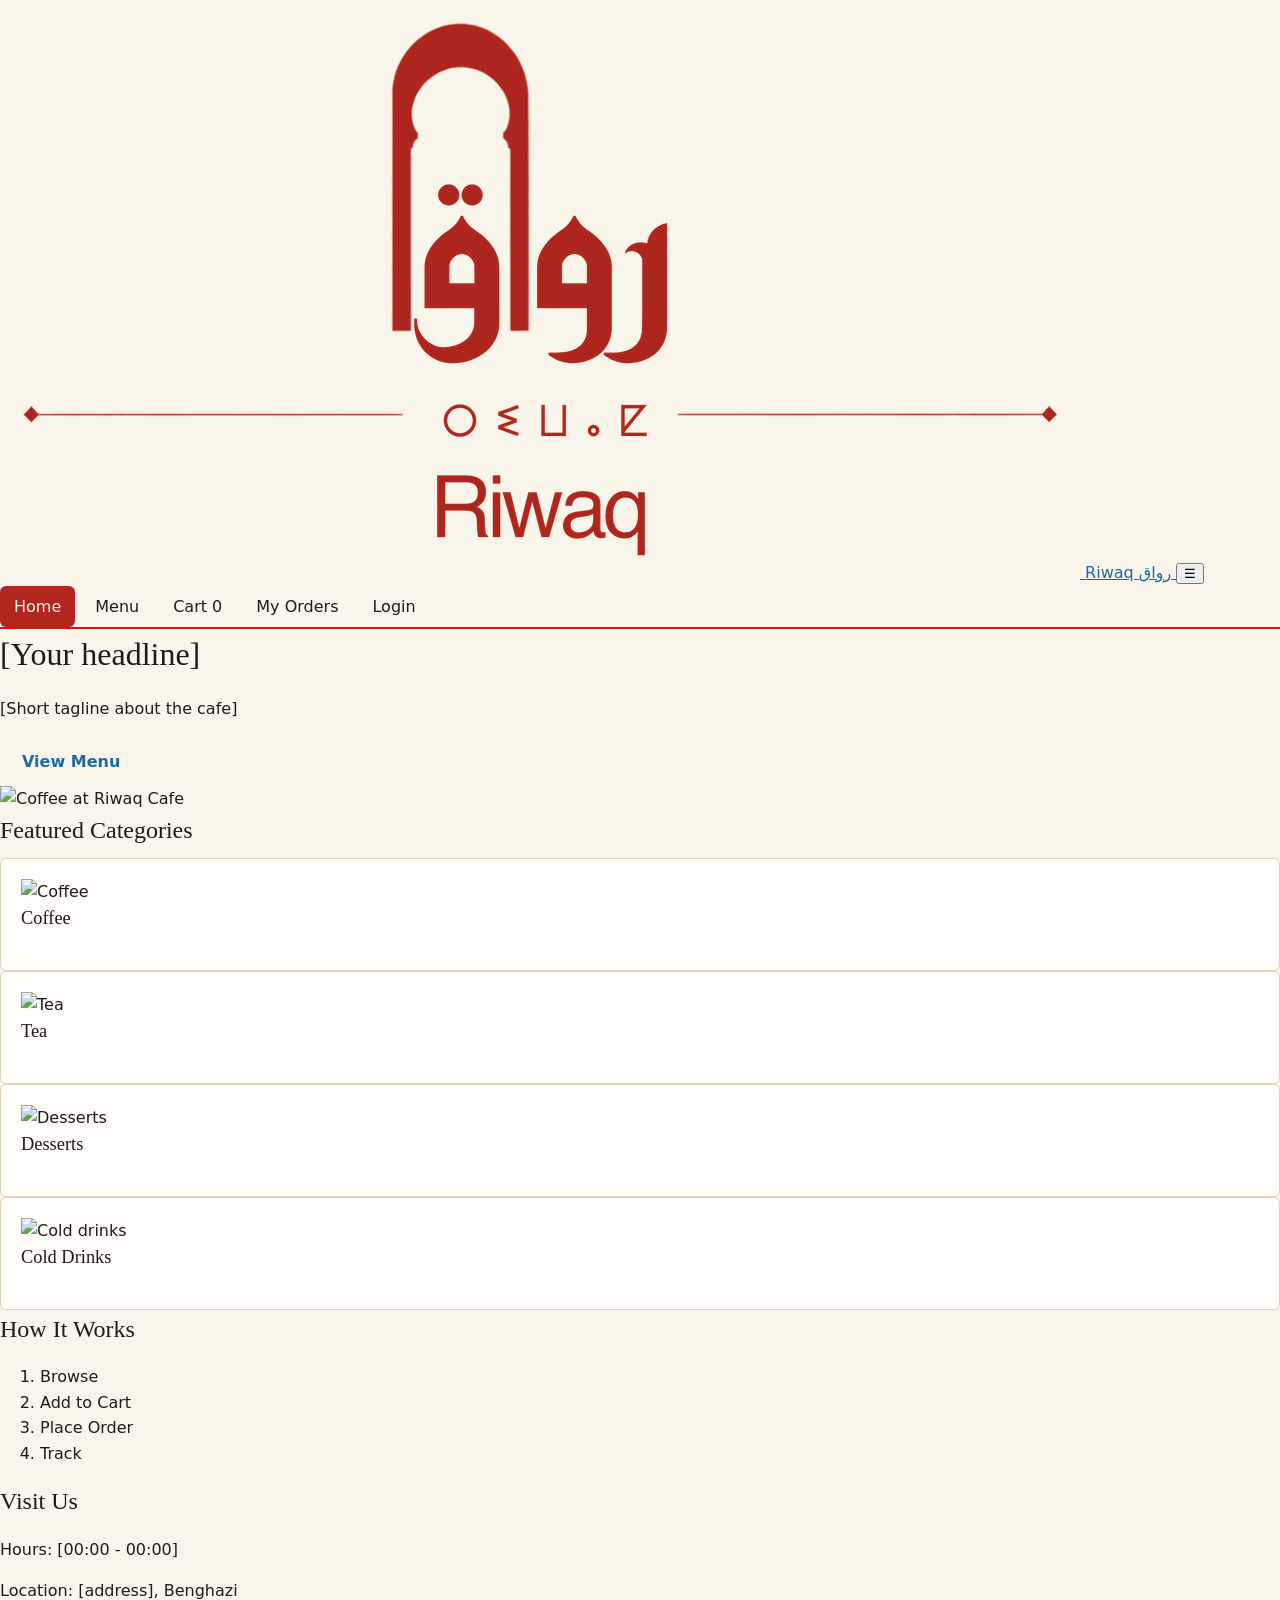
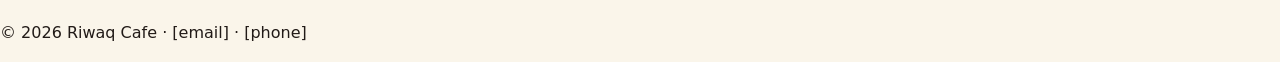
==== index.html @ caa5aafc "animation removed" ====
<!DOCTYPE html>
<html lang="en">
<head>
  <meta charset="UTF-8">
  <meta name="viewport" content="width=device-width, initial-scale=1.0">
  <title>Riwaq Cafe | Home</title>
  <link rel="stylesheet" href="css/style.css">
</head>
<body>

  <header class="navbar">
    <a href="index.html" class="navbar__brand">
      <img src="img/riwaq-logo.png" alt="Riwaq logo" class="navbar__logo">
      <span>Riwaq <span lang="ar">رواق</span></span>
    </a>
    <button class="navbar__toggle" id="navToggle" aria-label="Open menu">&#9776;</button>
    <nav id="navLinks">
      <a href="index.html" class="active">Home</a>
      <a href="customer/menu.html">Menu</a>
      <a href="customer/cart.html">Cart <span id="cartCount">0</span></a>
      <a href="customer/my-orders.html">My Orders</a>
      <a href="login.html" id="authLink">Login</a>
    </nav>
  </header>

  <main>
    <section class="hero">
      <div class="hero__content">
        <h1>[Your headline]</h1>
        <p>[Short tagline about the cafe]</p>
        <a href="customer/menu.html" class="btn">View Menu</a>
      </div>
      <img src="img/hero.jpg" alt="Coffee at Riwaq Cafe" class="hero__image">
    </section>

    <div class="pattern-band"></div>

    <section class="section">
      <h2>Featured Categories</h2>
      <div class="card-grid">
        <article class="card"><img src="img/coffee.jpg" alt="Coffee"><h3>Coffee</h3></article>
        <article class="card"><img src="img/tea.jpg" alt="Tea"><h3>Tea</h3></article>
        <article class="card"><img src="img/desserts.jpg" alt="Desserts"><h3>Desserts</h3></article>
        <article class="card"><img src="img/cold.jpg" alt="Cold drinks"><h3>Cold Drinks</h3></article>
      </div>
    </section>

    <section class="section section--alt">
      <h2>How It Works</h2>
      <ol class="steps">
        <li>Browse</li>
        <li>Add to Cart</li>
        <li>Place Order</li>
        <li>Track</li>
      </ol>
    </section>

    <section class="section">
      <h2>Visit Us</h2>
      <p>Hours: [00:00 - 00:00]</p>
      <p>Location: [address], Benghazi</p>
    </section>
  </main>

  <footer class="footer">
    <div class="pattern-band"></div>
    <p>&copy; 2026 Riwaq Cafe &middot; [email] &middot; [phone]</p>
  </footer>

  <script src="js/shared/storage.js"></script>
  <script src="js/shared/navbar.js"></script>

</body>
</html>
---- css/style.css ----
/* ============================================================
   Riwaq Cafe — shared design system (style.css)
   Visual identity: Libyan heritage — Amazigh, Arab, Mediterranean
   Used by every page. Page-specific styles stay in each page.

   PART A  Team base: tokens, navbar, buttons, cards, badges, footer
   PART B  Module M1 (Yasmina): auth pages, admin layout, dashboard,
           tables, forms, modal, Arabic / RTL support
   Rule: Part B only ADDS classes. It never redefines Part A, so
   the team's pages look exactly the same as before.
   ============================================================ */

:root {
  /* Brand colours */
  --red:     #B3261E;   /* Ghadames red  - primary            */
  --green:   #1F5C43;   /* Oasis green   - secondary          */
  --blue:    #1C6BA6;   /* Sea blue      - links, info        */
  --saffron: #E3A21A;   /* Saffron       - accent, highlights */
  --lime:    #FAF5EA;   /* Lime wash     - page background    */
  --sand:    #E4CDA7;   /* Sandstone     - borders, stripes   */
  --clay:    #A65A34;   /* Clay          - small details      */
  --ink:     #211A17;   /* Kilim black   - text               */

  --muted:   #6A5A50;   /* secondary text  */
  --line:    #E0D2B8;   /* light borders   */
  --card:    #FFFDF7;   /* card background */

  /* Type */
  --font-head: "Marcellus", Georgia, serif;
  --font-body: "Tajawal", system-ui, sans-serif;

  /* Shape */
  --radius-arch: 999px 999px 0 0;  /* arched top for images/cards */
  --radius-ui: 6px;

  /* ---- added for module M1 ---- */
  --red-dark: #8E1D17;             /* hover on red surfaces */
  --white:    #FFFFFF;
  --shadow:   0 1px 2px rgba(33, 26, 23, .06), 0 6px 18px rgba(33, 26, 23, .06);

  /* Arabic fonts (used when the page is switched to Arabic) */
  --font-ar-head:  "Kufam", "Noto Kufi Arabic", sans-serif;
  --font-ar-body:  "Noto Kufi Arabic", "Tajawal", sans-serif;
  --font-tifinagh: "Noto Sans Tifinagh", sans-serif;

  /* Patterns: Ghadames roofline + kilim diamond (Visual Identity, page 7) */
  --roofline: url("data:image/svg+xml,%3Csvg xmlns='http://www.w3.org/2000/svg' width='24' height='14'%3E%3Cpath d='M0 14 L12 2 L24 14Z' fill='%23B3261E'/%3E%3C/svg%3E");
  --kilim: url("data:image/svg+xml,%3Csvg xmlns='http://www.w3.org/2000/svg' width='40' height='24'%3E%3Cpath d='M20 1 L31 12 L20 23 L9 12Z' fill='%23B3261E'/%3E%3Cpath d='M20 6 L26 12 L20 18 L14 12Z' fill='%23E3A21A'/%3E%3Cpath d='M20 9 L23 12 L20 15 L17 12Z' fill='%231F5C43'/%3E%3C/svg%3E");
  --kilim-light: url("data:image/svg+xml,%3Csvg xmlns='http://www.w3.org/2000/svg' width='40' height='24'%3E%3Cpath d='M20 1 L31 12 L20 23 L9 12Z' fill='%23FAF5EA'/%3E%3Cpath d='M20 6 L26 12 L20 18 L14 12Z' fill='%23E3A21A'/%3E%3Cpath d='M20 9 L23 12 L20 15 L17 12Z' fill='%231F5C43'/%3E%3C/svg%3E");
}

* { box-sizing: border-box; }

body {
  margin: 0;
  background: var(--lime);
  color: var(--ink);
  font-family: var(--font-body);
  font-size: 16px;
  line-height: 1.6;
}

h1, h2, h3 { font-family: var(--font-head); font-weight: 400; margin: 0 0 8px; }
h1 { font-size: 2rem; }
h2 { font-size: 1.5rem; }
a  { color: var(--blue); }

.container { max-width: 1080px; margin: 0 auto; padding: 0 16px; }

/* ---------- Kilim band (identity divider) ---------- */
.kilim-band {
  height: 14px;
  background: var(--red);
  background-image: url("data:image/svg+xml,%3Csvg xmlns='http://www.w3.org/2000/svg' width='28' height='14'%3E%3Cpath d='M14 1l13 13H1z' fill='%23FAF5EA'/%3E%3Cpath d='M14 6l7 8H7z' fill='%23B3261E'/%3E%3C/svg%3E");
  background-size: 28px 14px;
}

/* ---------- Navbar ---------- */
.navbar {
  background: var(--lime);
  border-bottom: 2px solid var(--red);
}
.navbar .container {
  display: flex;
  align-items: center;
  justify-content: space-between;
  gap: 16px;
  flex-wrap: wrap;
  padding-top: 10px;
  padding-bottom: 10px;
}
.navbar .brand img { height: 56px; display: block; }
.navbar nav { display: flex; gap: 6px; flex-wrap: wrap; align-items: center; }
.navbar nav a {
  color: var(--ink);
  text-decoration: none;
  font-weight: 500;
  padding: 8px 14px;
  border-radius: var(--radius-ui);
}
.navbar nav a:hover { background: var(--sand); }
.navbar nav a.active {
  background: var(--red);
  color: var(--lime);
}

/* ---------- Buttons ---------- */
.btn {
  display: inline-block;
  font-family: var(--font-body);
  font-size: 1rem;
  font-weight: 700;
  padding: 9px 20px;
  border-radius: var(--radius-ui);
  border: 2px solid transparent;
  cursor: pointer;
  text-decoration: none;
}
.btn-primary   { background: var(--saffron); color: var(--ink);  }
.btn-secondary { background: var(--green);   color: var(--lime); }
.btn-outline   { background: transparent;    color: var(--ink); border-color: var(--ink); }
.btn-danger    { background: transparent;    color: var(--red); border-color: var(--red); }
.btn:hover { filter: brightness(0.95); }
.btn:focus-visible { outline: 3px solid var(--blue); outline-offset: 2px; }
.btn:disabled { opacity: 0.5; cursor: not-allowed; }

/* ---------- Cards ---------- */
.card {
  background: var(--card);
  border: 1px solid var(--line);
  border-radius: var(--radius-ui);
  padding: 20px;
}

/* ---------- Status badges (order lifecycle) ---------- */
.badge {
  display: inline-block;
  padding: 3px 12px;
  border-radius: 999px;
  font-size: 0.85rem;
  font-weight: 700;
}
.badge-pending   { background: var(--sand);    color: var(--ink);  }
.badge-preparing { background: var(--saffron); color: var(--ink);  }
.badge-ready     { background: var(--blue);    color: var(--lime); }
.badge-completed { background: var(--green);   color: var(--lime); }
.badge-cancelled { background: var(--red);     color: var(--lime); }

/* ---------- Footer ---------- */
footer.site-footer {
  margin-top: 48px;
  background: var(--green);
  color: var(--lime);
}
footer.site-footer .container {
  padding-top: 20px;
  padding-bottom: 20px;
  display: flex;
  justify-content: space-between;
  gap: 12px;
  flex-wrap: wrap;
  font-size: 0.95rem;
}
footer.site-footer a { color: var(--saffron); }

/* ---------- Helpers ---------- */
.muted { color: var(--muted); }
.text-center { text-align: center; }

/* ============================================================
   PART B — Module M1 (Yasmina): login, register, users,
   dashboard, reports + Arabic / RTL
   ============================================================ */
.ar  { font-family: var(--font-ar-head); }
.tif { font-family: var(--font-tifinagh); }

/* ---------- B1. Decorative strips ---------- */
.roofline-strip { height: 14px; background: var(--roofline) repeat-x bottom; }
.kilim-strip    { height: 24px; background: var(--kilim) repeat-x center; }

/* ---------- B2. Extra button variants (base .btn is in Part A) ---------- */
.btn-ghost { background: transparent; color: var(--muted); border-color: var(--line); }
.btn-ghost:hover { border-color: var(--muted); }
.btn-sm    { padding: 5px 12px; font-size: .88rem; }
.btn-block { width: 100%; }

/* ---------- B3. Forms ---------- */
.field { margin-bottom: 1rem; }
.field label { display: block; font-weight: 600; font-size: .9rem; margin-bottom: .3rem; }
.field input, .field select {
  width: 100%; padding: .7rem .85rem; font: 1rem var(--font-body); color: var(--ink);
  background: var(--white); border: 1.5px solid var(--line); border-radius: 8px;
}
.field input:focus, .field select:focus { outline: none; border-color: var(--red); box-shadow: 0 0 0 3px rgba(179, 38, 30, .12); }
.field.invalid input, .field.invalid select { border-color: var(--red); }
.field .hint  { font-size: .8rem; color: var(--muted); margin-top: .25rem; }
.field .error { font-size: .8rem; color: var(--red); margin-top: .25rem; min-height: 1em; }
.form-row { display: grid; grid-template-columns: 1fr 1fr; gap: 0 1rem; }

.alert {
  padding: .7rem .9rem; border-radius: 8px; margin-bottom: 1rem; font-size: .92rem;
  background: #FBE9E7; color: var(--red-dark); border: 1px solid #F1C4BF;
}
.alert.success { background: #E5F0EA; color: var(--green); border-color: #BCD8C9; }
.alert[hidden] { display: none; }

/* ---------- B4. Auth pages (login / register) ---------- */
.auth-page { min-height: 100vh; display: grid; grid-template-columns: 1.05fr 1fr; }

.auth-brand {
  position: relative; overflow: hidden;
  background: var(--red); color: var(--lime);
  display: flex; flex-direction: column; justify-content: center; align-items: center;
  text-align: center; padding: 3rem 3.5rem 9rem;
}
.auth-brand::before { /* Ghadames roofline along the top */
  content: ""; position: absolute; inset: 0 0 auto 0; height: 18px;
  background: url("data:image/svg+xml,%3Csvg xmlns='http://www.w3.org/2000/svg' width='24' height='18'%3E%3Cpath d='M0 18 L12 4 L24 18Z' fill='%23FAF5EA'/%3E%3C/svg%3E") repeat-x bottom;
  transform: rotate(180deg);
}
.auth-brand .arches { /* the riwaq arcade along the bottom */
  position: absolute; left: 0; bottom: 0; width: 100%; height: 150px; opacity: .12;
}
.auth-brand .logo { width: 230px; margin-bottom: 2rem; }
.auth-brand h1 { font-size: 2.3rem; color: var(--white); }
.auth-brand h1 span { color: var(--saffron); }
.auth-brand p { max-width: 30rem; opacity: .9; }

.auth-panel { display: flex; flex-direction: column; justify-content: center; padding: 3rem; }
.auth-card { width: 100%; max-width: 420px; margin: 0 auto; }
.auth-card h2 { font-size: 2rem; margin-bottom: .25rem; }
.auth-card .sub { color: var(--muted); margin: 0 0 1.75rem; }
.auth-card .switch { text-align: center; margin-top: 1.25rem; font-size: .92rem; }
.auth-top { display: flex; justify-content: space-between; align-items: center; margin-bottom: 1.5rem; }
.auth-card .back { font-size: .88rem; color: var(--muted); text-decoration: none; }
.lang-btn {
  font: 600 .88rem var(--font-body); color: var(--red); background: var(--white);
  border: 1.5px solid var(--sand); border-radius: 999px; padding: .35rem .95rem; cursor: pointer;
}
.lang-btn:hover { border-color: var(--red); }
.opt { font-weight: 400; color: var(--muted); }

.demo-accounts {
  margin-top: 1.75rem; padding: 1rem; border-radius: var(--radius-ui);
  background: var(--white); border: 1px dashed var(--sand); font-size: .85rem;
}
.demo-accounts strong { display: block; margin-bottom: .4rem; }
.demo-accounts button {
  font: inherit; background: none; border: 0; padding: .15rem 0; cursor: pointer; text-align: start;
  color: var(--blue); text-decoration: underline; display: block;
}

/* ---------- B5. Admin layout (sidebar + main area) ---------- */
.admin-layout { display: grid; grid-template-columns: 240px 1fr; min-height: 100vh; }

.sidebar {
  background: var(--red); color: var(--lime); padding: 1.1rem 1rem 0;
  position: sticky; top: 0; height: 100vh; display: flex; flex-direction: column;
  overflow-y: auto;            /* on short screens the sidebar scrolls by itself */
}
.sidebar .brand { display: block; text-align: center; padding: 0 .5rem .6rem; }
.sidebar .brand img { width: 108px; }
.sidebar .kilim-strip { margin: 0 -.25rem .4rem; background-image: var(--kilim-light); }
.sidebar nav a {
  display: flex; align-items: center; gap: .65rem;
  padding: .5rem .75rem; border-radius: 8px; margin-bottom: .1rem;
  color: var(--lime); text-decoration: none; font-weight: 500;
}
.sidebar nav a:hover { background: var(--red-dark); color: var(--white); }
.sidebar nav a.active { background: var(--lime); color: var(--red); font-weight: 700; }
.sidebar nav .section { font-size: .72rem; text-transform: uppercase; letter-spacing: .12em; color: var(--sand); opacity: .85; margin: .75rem .75rem .3rem; }
/* User box + Log out: pinned to the bottom so it is ALWAYS visible */
.sidebar .me {
  margin-top: auto; padding: .7rem .75rem .9rem; font-size: .85rem;
  position: sticky; bottom: 0; background: var(--red);
  border-top: 1px solid rgba(250, 245, 234, .25);
}
.sidebar .me .who { color: var(--white); font-weight: 600; }
.sidebar .me .role { color: var(--sand); text-transform: capitalize; }
.sidebar .me-actions { display: flex; gap: .4rem; margin-top: .6rem; }
.sidebar .me .btn { flex: 1 1 auto; padding: .35rem .6rem; white-space: nowrap; color: var(--lime); border-color: rgba(250, 245, 234, .45); }
.sidebar .me .btn:hover { background: var(--lime); color: var(--red); border-color: var(--lime); }

.main { padding: 0 2.25rem 3rem; min-width: 0; }
.main > .page-head {               /* scoped: other pages use .page-head too */
  display: flex; align-items: flex-end; justify-content: space-between; gap: 1rem; flex-wrap: wrap;
  padding: 2rem 0 1.25rem; margin-bottom: 1.5rem;
  background: var(--roofline) repeat-x bottom / 18px 10px;
}
.main > .page-head h1 { font-size: 2rem; margin: 0; }
.main > .page-head .sub { color: var(--muted); margin: .2rem 0 0; }
.main > .page-head .actions { display: flex; gap: .5rem; flex-wrap: wrap; padding-bottom: 1rem; }

.card h3 { font-size: 1.15rem; margin-bottom: 1rem; }
.card .card-head { display: flex; justify-content: space-between; align-items: baseline; margin-bottom: 1rem; }
.card .card-head h3 { margin: 0; }
.card .card-head small { color: var(--muted); }

/* ---------- B6. Dashboard pieces ---------- */
/* KPI tiles */
.kpis { display: grid; grid-template-columns: repeat(4, 1fr); gap: 1rem; margin-bottom: 1.25rem; }
.kpi { position: relative; overflow: hidden; }
.kpi::after { /* small kilim diamond accent */
  content: ""; position: absolute; top: 12px; inset-inline-end: 12px; width: 20px; height: 12px;
  background: var(--kilim) no-repeat center / 20px 12px; opacity: .8;
}
.kpi .label { font-size: .85rem; color: var(--muted); }
.kpi .value { font-family: var(--font-head); font-size: 2rem; line-height: 1.2; margin-top: .2rem; }
.kpi .note  { font-size: .8rem; color: var(--muted); }
.kpi.accent { border-top: 3px solid var(--red); }
.kpi.warn   { border-top: 3px solid var(--saffron); }
.kpi.ok     { border-top: 3px solid var(--green); }
.kpi.info   { border-top: 3px solid var(--blue); }

.grid-2 { display: grid; grid-template-columns: 1.6fr 1fr; gap: 1.25rem; margin-bottom: 1.25rem; }

/* Chart */
.chart-wrap { position: relative; }
.chart-wrap canvas { width: 100%; height: 260px; display: block; }
.chart-tip {
  position: absolute; pointer-events: none; background: var(--red-dark); color: var(--lime);
  font-size: .8rem; padding: .4rem .6rem; border-radius: 6px; white-space: nowrap;
  transform: translate(-50%, -110%); opacity: 0; transition: opacity .1s;
}
.chart-tip b { color: var(--white); }

/* Best-seller bars */
.bars { list-style: none; margin: 0; padding: 0; }
.bars li { display: grid; grid-template-columns: 1.4rem 1fr auto; gap: .6rem; align-items: center; margin-bottom: .85rem; }
.bars .rank { font-family: var(--font-head); color: var(--clay); }
.bars .name { font-weight: 600; font-size: .92rem; }
.bars .track { display: block; grid-column: 2 / 4; height: 8px; background: #F3EBDD; border-radius: 4px; overflow: hidden; }
.bars .fill  { display: block; height: 100%; background: var(--red); border-radius: 4px; }
.bars .qty { font-size: .85rem; color: var(--muted); }

/* ---------- B7. Data tables + role badges ---------- */
.table-wrap { overflow-x: auto; }
table.data { width: 100%; border-collapse: collapse; font-size: .92rem; }
table.data th {
  text-align: start; font-weight: 600; color: var(--muted); font-size: .8rem;
  text-transform: uppercase; letter-spacing: .06em;
  padding: .65rem .75rem; border-bottom: 2px solid var(--sand);
}
table.data td { padding: .7rem .75rem; border-bottom: 1px solid var(--line); vertical-align: middle; }
table.data tr:hover td { background: #FDFAF3; }
table.data .num { text-align: end; font-variant-numeric: tabular-nums; }
table.data tfoot td { font-weight: 700; border-top: 2px solid var(--sand); border-bottom: 0; }
table.data .row-actions { display: flex; gap: .4rem; justify-content: flex-end; }

/* Role badges, same style as the team's status badges (.badge-pending …) */
.badge-manager  { background: var(--red);   color: var(--lime); }
.badge-cashier  { background: var(--blue);  color: var(--lime); }
.badge-barista  { background: var(--green); color: var(--lime); }
.badge-customer { background: var(--sand);  color: var(--ink);  }

/* ---------- B8. Toolbar, empty state, modal, toast ---------- */
.toolbar { display: flex; gap: .75rem; flex-wrap: wrap; align-items: flex-end; margin-bottom: 1rem; }
.toolbar .field { margin: 0; }
.toolbar .field input, .toolbar .field select { padding: .5rem .7rem; }
.toolbar .grow { flex: 1; min-width: 200px; }

.admin-layout .empty { text-align: center; padding: 2.5rem 1rem; color: var(--muted); }   /* scoped */
.admin-layout .empty .kilim-strip { width: 120px; margin: 0 auto 1rem; }

/* Modal (add / edit user) */
.modal-backdrop {
  position: fixed; inset: 0; background: rgba(33, 26, 23, .45);
  display: none; align-items: center; justify-content: center; padding: 1rem; z-index: 50;
}
.modal-backdrop.open { display: flex; }
.modal { background: var(--lime); border-radius: 14px; width: 100%; max-width: 520px; overflow: hidden; box-shadow: 0 20px 60px rgba(0,0,0,.25); }
.modal .roofline-strip { background-color: var(--white); }
.modal-body { padding: 1.5rem 1.75rem; }
.modal-body h2 { font-size: 1.5rem; margin-bottom: 1.25rem; }
.modal-foot { display: flex; justify-content: flex-end; gap: .5rem; margin-top: .5rem; }

.toast {
  position: fixed; bottom: 1.5rem; inset-inline-end: 1.5rem; background: var(--green); color: var(--white);
  padding: .75rem 1.1rem; border-radius: 8px; box-shadow: var(--shadow); z-index: 60;
  opacity: 0; transform: translateY(10px); transition: all .2s;
}
.toast.show { opacity: 1; transform: none; }

/* =========================================================
   B9. ARABIC (right-to-left) — works on every page that loads i18n.js
   <html dir="rtl"> is set by i18n.js. Flexbox and Grid flip by
   themselves; here we only change fonts and a few details.
   ========================================================= */
/* Swap the text font for Arabic: every rule that uses var(--font-body) follows. */
:root[dir="rtl"] { --font-body: var(--font-ar-body); }
[dir="rtl"] h1, [dir="rtl"] h2, [dir="rtl"] h3 { font-family: var(--font-ar-head); font-weight: 700; }
[dir="rtl"] .kpi .value { font-family: var(--font-ar-body); font-weight: 700; font-size: 1.75rem; }
[dir="rtl"] h1 { line-height: 1.5; }
[dir="rtl"] .auth-brand h1 { font-size: 2.6rem; }
/* Letter-spacing breaks the joining of Arabic letters, so turn it off. */
[dir="rtl"] table.data th,
[dir="rtl"] .sidebar nav .section { letter-spacing: 0; font-size: .85rem; }
/* E-mails, passwords and phone numbers are always typed left-to-right. */
[dir="rtl"] input[type="email"], [dir="rtl"] input[type="password"], [dir="rtl"] input[type="tel"] {
  direction: ltr; text-align: right;
}
[dir="rtl"] input[type="email"]::placeholder, [dir="rtl"] input[type="password"]::placeholder,
[dir="rtl"] input[type="tel"]::placeholder { text-align: right; }

/* ---------- B10. Responsive & print ---------- */
@media (max-width: 1000px) {
  .kpis { grid-template-columns: repeat(2, 1fr); }
  .grid-2 { grid-template-columns: 1fr; }
}
@media (max-width: 820px) {
  .auth-page { grid-template-columns: 1fr; }
  .auth-brand { padding: 2.5rem 1.5rem 2rem; }
  .auth-brand .arches { display: none; }
  .auth-brand .logo { width: 170px; margin-bottom: 1.25rem; }
  .auth-brand h1 { font-size: 1.8rem; }
  [dir="rtl"] .auth-brand h1 { font-size: 2rem; }
  .admin-layout { grid-template-columns: 1fr; }
  .sidebar { position: static; height: auto; }
  .sidebar .brand img { width: 90px; }
  .sidebar nav { display: flex; flex-wrap: wrap; gap: .25rem; }
  .sidebar nav .section { display: none; }
  .main { padding: 0 1rem 2rem; }
  .form-row { grid-template-columns: 1fr; }
}

@media print {
  .sidebar, .main > .page-head .actions, .toolbar { display: none !important; }
  .admin-layout { display: block; }
}


/* ============================================================
   PART C — Shared layout (Shaima, js/shared/layout.js)
   Customer navbar extras + page heading on "site" pages.
   Only ADDS classes; Parts A and B are unchanged.
   ============================================================ */
body[data-layout="site"] { min-height: 100vh; display: flex; flex-direction: column; }
body[data-layout="site"] > main { flex: 1; width: 100%; }   /* keeps the footer at the bottom */

.navbar nav .nav-count {
  display: inline-block; min-width: 1.5em; margin-inline-start: .35em; padding: 0 .4em;
  border-radius: 999px; background: var(--saffron); color: var(--ink);
  font-size: .75rem; font-weight: 700; line-height: 1.5; text-align: center;
}
.navbar nav .nav-count[hidden] { display: none; }
.navbar nav a.active .nav-count { background: var(--lime); color: var(--red); }
.navbar .nav-user { color: var(--muted); font-size: .9rem; padding: 0 4px; }
.navbar nav .btn { margin-inline-start: 4px; }
.navbar nav a.btn-primary { color: var(--ink); padding: 5px 14px; }
.navbar nav a.btn-primary:hover { background: var(--saffron); }

.site-main > .page-head {
  display: flex; justify-content: space-between; align-items: flex-end;
  gap: 16px; flex-wrap: wrap; margin: 32px 0 20px; padding-bottom: 14px;
  background: var(--roofline) repeat-x bottom / 18px 10px;
}
.site-main > .page-head h1 { margin: 0; }
.site-main > .page-head .sub { color: var(--muted); margin: 4px 0 10px; }

/* Placeholder card for pages that are still being built */
.placeholder { text-align: center; color: var(--muted); padding: 48px 20px; border-style: dashed; }
.placeholder .kilim-strip { width: 120px; margin: 0 auto 12px; }

@media print {
  .navbar, .kilim-band, footer.site-footer { display: none !important; }
}
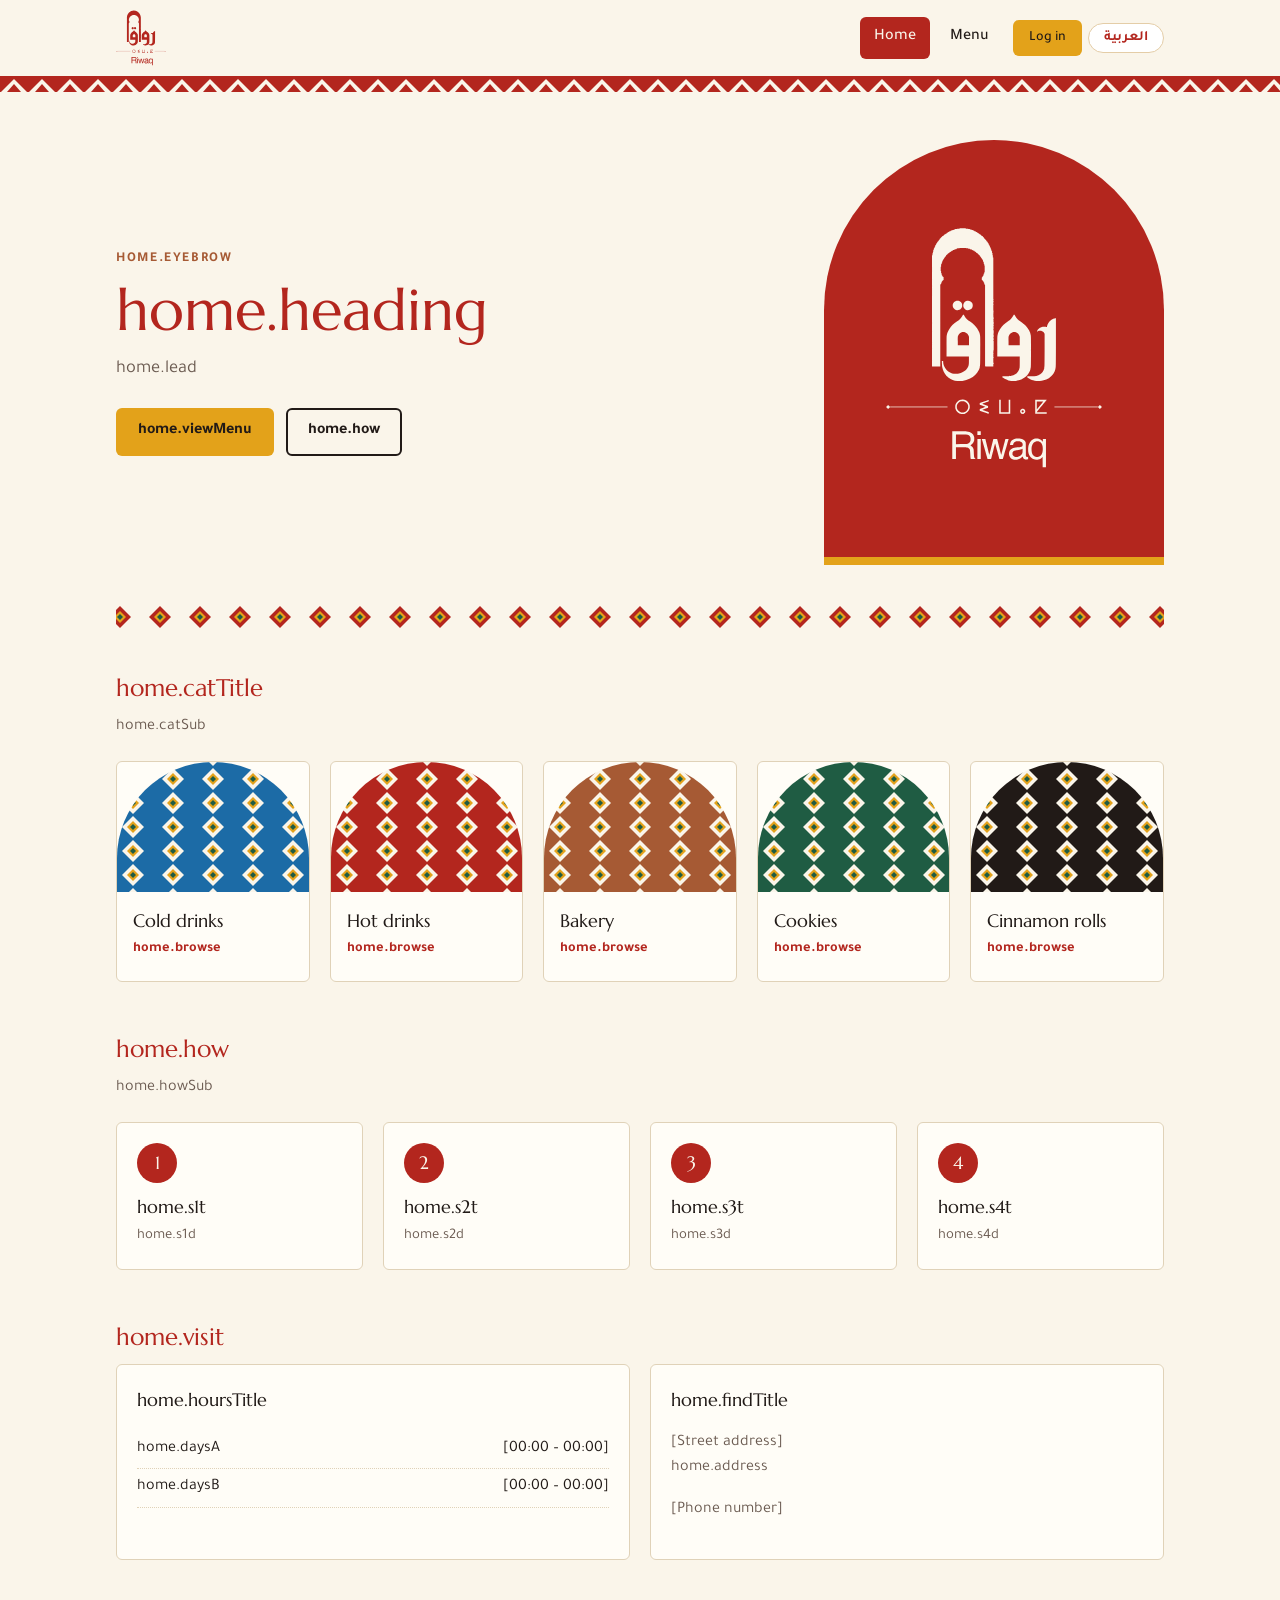
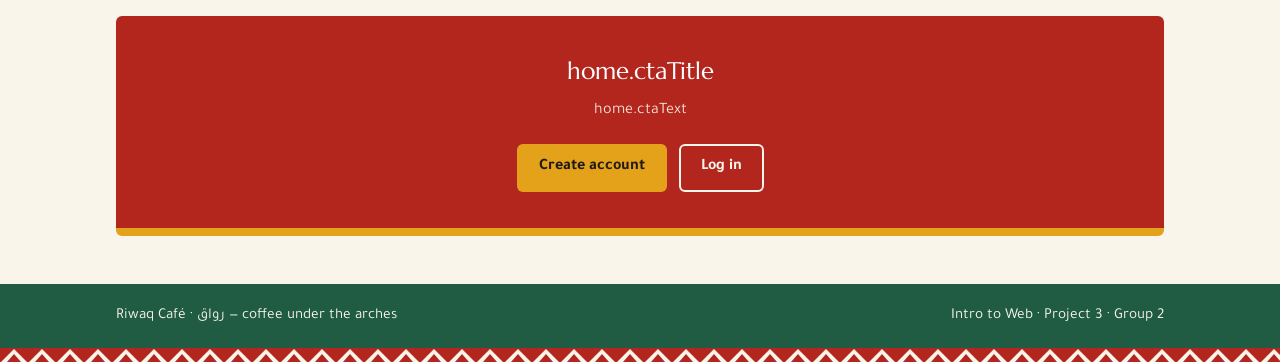
==== commit 10235274: "Add home page (site layout, Arabic/English)" ====
--- a/index.html
+++ b/index.html
@@ -3,72 +3,109 @@
 <head>
   <meta charset="UTF-8">
   <meta name="viewport" content="width=device-width, initial-scale=1.0">
-  <title>Riwaq Cafe | Home</title>
+  <title data-i18n="home.title">Riwaq Café | Home</title>
+  <link rel="preconnect" href="https://fonts.googleapis.com">
+  <link rel="preconnect" href="https://fonts.gstatic.com" crossorigin>
+  <link href="https://fonts.googleapis.com/css2?family=Marcellus&family=Tajawal:wght@400;500;700&family=Reem+Kufi:wght@400;700&display=swap" rel="stylesheet">
   <link rel="stylesheet" href="css/style.css">
+  <script src="js/shared/i18n.js"></script>
 </head>
-<body>
+<body data-root="" data-layout="site" data-page="home">
 
-  <header class="navbar">
-    <a href="index.html" class="navbar__brand">
-      <img src="img/riwaq-logo.png" alt="Riwaq logo" class="navbar__logo">
-      <span>Riwaq <span lang="ar">رواق</span></span>
-    </a>
-    <button class="navbar__toggle" id="navToggle" aria-label="Open menu">&#9776;</button>
-    <nav id="navLinks">
-      <a href="index.html" class="active">Home</a>
-      <a href="customer/menu.html">Menu</a>
-      <a href="customer/cart.html">Cart <span id="cartCount">0</span></a>
-      <a href="customer/my-orders.html">My Orders</a>
-      <a href="login.html" id="authLink">Login</a>
-    </nav>
-  </header>
+  <main class="site-main container">
 
-  <main>
+    <!-- HERO -->
     <section class="hero">
-      <div class="hero__content">
-        <h1>[Your headline]</h1>
-        <p>[Short tagline about the cafe]</p>
-        <a href="customer/menu.html" class="btn">View Menu</a>
+      <div class="hero-text">
+        <p class="eyebrow" data-i18n="home.eyebrow">Coffee under the arches</p>
+        <h1 data-i18n="home.heading">Riwaq Café</h1>
+        <p class="lead" data-i18n="home.lead">Order from your table, follow it live from the kitchen, and enjoy a quiet moment in the riwaq.</p>
+        <div class="hero-actions">
+          <a href="customer/menu.html" id="homePrimary" class="btn btn-primary" data-i18n="home.viewMenu">View menu</a>
+          <a href="#how-it-works" class="btn btn-outline" data-i18n="home.how">How it works</a>
+        </div>
       </div>
-      <img src="img/hero.jpg" alt="Coffee at Riwaq Cafe" class="hero__image">
-    </section>
-
-    <div class="pattern-band"></div>
-
-    <section class="section">
-      <h2>Featured Categories</h2>
-      <div class="card-grid">
-        <article class="card"><img src="img/coffee.jpg" alt="Coffee"><h3>Coffee</h3></article>
-        <article class="card"><img src="img/tea.jpg" alt="Tea"><h3>Tea</h3></article>
-        <article class="card"><img src="img/desserts.jpg" alt="Desserts"><h3>Desserts</h3></article>
-        <article class="card"><img src="img/cold.jpg" alt="Cold drinks"><h3>Cold Drinks</h3></article>
+      <div class="hero-arch" aria-hidden="true">
+        <img src="img/riwaq-lockup-light.svg" alt="">
       </div>
     </section>
 
-    <section class="section section--alt">
-      <h2>How It Works</h2>
+    <div class="kilim-strip" aria-hidden="true"></div>
+
+    <!-- CATEGORIES -->
+    <section class="home-section">
+      <h2 data-i18n="home.catTitle">What are you in the mood for?</h2>
+      <p class="sub" data-i18n="home.catSub">Pick a category to start your order.</p>
+      <div class="cat-grid">
+        <a href="customer/menu.html" class="card cat-card">
+          <div class="cat-arch c-blue"></div>
+          <div class="cat-body"><h3 data-i18n="cat.cold">Cold drinks</h3><span class="cat-link" data-i18n="home.browse">Browse</span></div>
+        </a>
+        <a href="customer/menu.html" class="card cat-card">
+          <div class="cat-arch c-red"></div>
+          <div class="cat-body"><h3 data-i18n="cat.hot">Hot drinks</h3><span class="cat-link" data-i18n="home.browse">Browse</span></div>
+        </a>
+        <a href="customer/menu.html" class="card cat-card">
+          <div class="cat-arch c-clay"></div>
+          <div class="cat-body"><h3 data-i18n="cat.bakery">Bakery</h3><span class="cat-link" data-i18n="home.browse">Browse</span></div>
+        </a>
+        <a href="customer/menu.html" class="card cat-card">
+          <div class="cat-arch c-green"></div>
+          <div class="cat-body"><h3 data-i18n="cat.cookies">Cookies</h3><span class="cat-link" data-i18n="home.browse">Browse</span></div>
+        </a>
+        <a href="customer/menu.html" class="card cat-card">
+          <div class="cat-arch c-ink"></div>
+          <div class="cat-body"><h3 data-i18n="cat.rolls">Cinnamon rolls</h3><span class="cat-link" data-i18n="home.browse">Browse</span></div>
+        </a>
+      </div>
+    </section>
+
+    <!-- HOW IT WORKS -->
+    <section class="home-section" id="how-it-works">
+      <h2 data-i18n="home.how">How it works</h2>
+      <p class="sub" data-i18n="home.howSub">From your table to your cup in four steps.</p>
       <ol class="steps">
-        <li>Browse</li>
-        <li>Add to Cart</li>
-        <li>Place Order</li>
-        <li>Track</li>
+        <li class="card"><h3 data-i18n="home.s1t">Browse</h3><p data-i18n="home.s1d">Explore the menu by category.</p></li>
+        <li class="card"><h3 data-i18n="home.s2t">Add to cart</h3><p data-i18n="home.s2d">Choose your items and quantities.</p></li>
+        <li class="card"><h3 data-i18n="home.s3t">Place order</h3><p data-i18n="home.s3d">Pick dine-in or takeaway and confirm.</p></li>
+        <li class="card"><h3 data-i18n="home.s4t">Track</h3><p data-i18n="home.s4d">Watch your order go from preparing to ready.</p></li>
       </ol>
     </section>
 
-    <section class="section">
-      <h2>Visit Us</h2>
-      <p>Hours: [00:00 - 00:00]</p>
-      <p>Location: [address], Benghazi</p>
+    <!-- VISIT US -->
+    <section class="home-section">
+      <h2 data-i18n="home.visit">Visit us</h2>
+      <div class="visit-grid">
+        <div class="card">
+          <h3 data-i18n="home.hoursTitle">Opening hours</h3>
+          <ul class="hours">
+            <li><span data-i18n="home.daysA">Saturday – Thursday</span><span dir="ltr">[00:00 – 00:00]</span></li>
+            <li><span data-i18n="home.daysB">Friday</span><span dir="ltr">[00:00 – 00:00]</span></li>
+          </ul>
+        </div>
+        <div class="card">
+          <h3 data-i18n="home.findTitle">Find us</h3>
+          <p class="muted">[Street address]<br><span data-i18n="home.address">Benghazi, Libya</span></p>
+          <p class="muted" dir="ltr">[Phone number]</p>
+        </div>
+      </div>
     </section>
+
+    <!-- SIGN-UP BANNER (guests only; hidden by js/home.js when logged in) -->
+    <section class="home-cta" id="homeCta">
+      <h2 data-i18n="home.ctaTitle">Ready to order?</h2>
+      <p data-i18n="home.ctaText">Create a free account to order to your table and track every order.</p>
+      <div class="hero-actions">
+        <a href="register.html" class="btn btn-primary" data-i18n="register.submit">Create account</a>
+        <a href="login.html" class="btn btn-outline" data-i18n="login.submit">Log in</a>
+      </div>
+    </section>
+
   </main>
 
-  <footer class="footer">
-    <div class="pattern-band"></div>
-    <p>&copy; 2026 Riwaq Cafe &middot; [email] &middot; [phone]</p>
-  </footer>
-
   <script src="js/shared/storage.js"></script>
-  <script src="js/shared/navbar.js"></script>
-
+  <script src="js/shared/auth.js"></script>
+  <script src="js/shared/layout.js"></script>
+  <script src="js/home.js"></script>
 </body>
 </html>
--- a/css/style.css
+++ b/css/style.css
@@ -39,8 +39,8 @@
   --shadow:   0 1px 2px rgba(33, 26, 23, .06), 0 6px 18px rgba(33, 26, 23, .06);
 
   /* Arabic fonts (used when the page is switched to Arabic) */
-  --font-ar-head:  "Kufam", "Noto Kufi Arabic", sans-serif;
-  --font-ar-body:  "Noto Kufi Arabic", "Tajawal", sans-serif;
+  --font-ar-head:  "Reem Kufi", "Noto Kufi Arabic", sans-serif;
+  --font-ar-body:  "Tajawal", "Noto Kufi Arabic", sans-serif;
   --font-tifinagh: "Noto Sans Tifinagh", sans-serif;
 
   /* Patterns: Ghadames roofline + kilim diamond (Visual Identity, page 7) */
@@ -145,6 +145,7 @@
 .badge-ready     { background: var(--blue);    color: var(--lime); }
 .badge-completed { background: var(--green);   color: var(--lime); }
 .badge-cancelled { background: var(--red);     color: var(--lime); }
+.badge-confirmed { background: #E5F0EA;      color: var(--green); }   /* cashier confirmed it (Shaima) */
 
 /* ---------- Footer ---------- */
 footer.site-footer {
@@ -444,7 +445,8 @@
 }
 .navbar nav .nav-count[hidden] { display: none; }
 .navbar nav a.active .nav-count { background: var(--lime); color: var(--red); }
-.navbar .nav-user { color: var(--muted); font-size: .9rem; padding: 0 4px; }
+.navbar .nav-user { display: inline-flex; align-items: center; gap: 6px; padding: 0 4px; font-size: .9rem; color: var(--ink); font-weight: 500; }
+.navbar .nav-user .badge { font-size: .72rem; padding: 2px 10px; text-transform: capitalize; }
 .navbar nav .btn { margin-inline-start: 4px; }
 .navbar nav a.btn-primary { color: var(--ink); padding: 5px 14px; }
 .navbar nav a.btn-primary:hover { background: var(--saffron); }
@@ -457,6 +459,49 @@
 .site-main > .page-head h1 { margin: 0; }
 .site-main > .page-head .sub { color: var(--muted); margin: 4px 0 10px; }
 
+/* Add button + quantity stepper (menu, cart) */
+.btn-add {
+  min-height: 44px; padding: 0 18px; border: 0; border-radius: var(--radius-ui); cursor: pointer;
+  background: var(--green); color: var(--lime); font: inherit; font-weight: 700;
+}
+.btn-add:disabled { background: #F1E8D6; color: var(--muted); border: 1px solid #CDB48C; cursor: not-allowed; }
+.stepper { display: flex; align-items: center; border: 1px solid var(--green); border-radius: var(--radius-ui); overflow: hidden; }
+.stepper button {
+  width: 44px; height: 44px; border: 0; cursor: pointer;
+  font-size: 1.25rem; font-weight: 700; background: var(--card); color: var(--green);
+}
+.stepper button.plus { background: var(--green); color: var(--lime); }
+.stepper .qty { min-width: 32px; text-align: center; font-weight: 700; }
+.btn-add:focus-visible, .stepper button:focus-visible { outline: 3px solid var(--blue); outline-offset: 2px; }
+
+
+/* Order summary panel (menu "Your order", cart checkout) */
+.order-panel {
+  flex: 1 1 300px; min-width: 0; position: sticky; top: 16px;
+  background: var(--card); border: 1px solid var(--line); border-top: 6px solid var(--red);
+  border-radius: var(--radius-ui); padding: 22px;
+}
+.order-panel h2 { font-size: 1.5rem; margin: 0 0 4px; }
+.order-panel .count { margin: 0 0 16px; color: var(--muted); font-size: .9rem; }
+.order-panel .empty-note { margin: 0 0 16px; padding: 16px; background: var(--lime); border-radius: 4px; color: var(--muted); font-size: .95rem; }
+.order-lines { list-style: none; margin: 0 0 16px; padding: 0; display: flex; flex-direction: column; gap: 10px; }
+.order-lines li { display: flex; justify-content: space-between; gap: 12px; font-size: .95rem; padding-bottom: 10px; border-bottom: 1px solid #EFE4CF; }
+.order-lines b { color: var(--green); }
+.order-lines .line-total { white-space: nowrap; font-variant-numeric: tabular-nums; }
+.order-total { display: flex; justify-content: space-between; align-items: baseline; margin-bottom: 18px; }
+.order-total .label { font-weight: 700; }
+.order-total .value { font-family: var(--font-head); font-size: 1.6rem; color: var(--red); }
+.go-cart {
+  display: flex; align-items: center; justify-content: center; width: 100%; min-height: 48px;
+  border-radius: var(--radius-ui); background: var(--saffron); color: var(--ink);
+  font-weight: 700; text-decoration: none;
+}
+.go-cart[aria-disabled="true"] { background: #E9DCC4; color: var(--muted); pointer-events: none; }
+.go-cart:focus-visible { outline: 3px solid var(--blue); outline-offset: 2px; }
+.order-panel .note { margin: 14px 0 0; color: var(--muted); font-size: .82rem; }
+@media (max-width: 820px) { .order-panel { position: static; } }
+
+
 /* Placeholder card for pages that are still being built */
 .placeholder { text-align: center; color: var(--muted); padding: 48px 20px; border-style: dashed; }
 .placeholder .kilim-strip { width: 120px; margin: 0 auto 12px; }
@@ -464,3 +509,118 @@
 @media print {
   .navbar, .kilim-band, footer.site-footer { display: none !important; }
 }
+
+/* "Are you sure?" popup (askConfirm() in js/shared/menu-common.js — Shaima) */
+.ask-modal { max-width: 420px; }
+.ask-modal .modal-body h2 { margin-bottom: .5rem; }
+.ask-modal .modal-body p { margin: 0 0 1.25rem; color: var(--muted); }
+
+/* Receipt — cashier/bill.html and the receipt popup on cashier/orders.html (Shaima) */
+.receipt {
+  position: relative;
+  background: var(--white); border: 1px solid var(--line); border-radius: 4px;
+  padding: 26px 26px 20px; box-shadow: 0 10px 30px rgba(33, 26, 23, .08);
+}
+.receipt .head { text-align: center; padding-bottom: 14px; border-bottom: 1px dashed #CDB48C; }
+.receipt .head img { width: 54px; display: block; margin: 0 auto 6px; }
+.receipt .head .cafe { font-family: var(--font-head); font-weight: 700; font-size: 1.35rem; margin: 0; }
+.receipt .head .ar { font-family: var(--font-ar-head); color: var(--muted); margin: 0; }
+[dir="rtl"] .receipt .head .ar { display: none; }   /* the Arabic name is already the title */
+.receipt dl { display: grid; grid-template-columns: auto 1fr; gap: 4px 14px; margin: 14px 0; font-size: .92rem; }
+.receipt dt { color: var(--muted); }
+.receipt dd { margin: 0; text-align: end; font-weight: 600; }
+.receipt table { width: 100%; border-collapse: collapse; font-size: .93rem; }
+.receipt th { text-align: start; font-size: .78rem; color: var(--muted); font-weight: 600; text-transform: uppercase; letter-spacing: .06em; padding: 6px 0; border-top: 1px dashed #CDB48C; border-bottom: 1px dashed #CDB48C; }
+[dir="rtl"] .receipt th { letter-spacing: 0; }
+.receipt td { padding: 7px 0; vertical-align: top; border-bottom: 1px dotted #E6DAC2; }
+.receipt .num { text-align: end; white-space: nowrap; font-variant-numeric: tabular-nums; padding-inline-start: 10px; }
+.receipt .qty { width: 1%; white-space: nowrap; color: var(--muted); }
+.receipt th:first-child, .receipt td.qty { padding-inline-end: 12px; }
+.receipt .grand { display: flex; justify-content: space-between; align-items: baseline; margin-top: 12px; padding-top: 10px; border-top: 2px solid var(--ink); }
+.receipt .grand span:first-child { font-weight: 700; font-size: 1.05rem; }
+.receipt .grand .value { font-family: var(--font-head); font-size: 1.6rem; color: var(--red); font-variant-numeric: tabular-nums; }
+.receipt .paybox { margin-top: 10px; font-size: .92rem; }
+.receipt .paybox div { display: flex; justify-content: space-between; padding: 2px 0; }
+.receipt .paybox span:last-child { font-variant-numeric: tabular-nums; font-weight: 600; }
+.receipt .note { margin: 12px 0 0; font-size: .85rem; color: var(--muted); }
+.receipt .stamp {
+  display: block; width: max-content; margin: 16px auto 0; padding: 4px 18px;
+  border: 2px solid currentColor; border-radius: 6px; transform: rotate(-4deg);
+  font-family: var(--font-head); font-weight: 700; font-size: 1.15rem; letter-spacing: .12em; text-transform: uppercase;
+}
+[dir="rtl"] .receipt .stamp { letter-spacing: 0; }
+.stamp.paid { color: var(--green); }
+.stamp.unpaid { color: var(--saffron); }
+.stamp.cancelled { color: var(--red); }
+.receipt .thanks { text-align: center; margin: 16px 0 8px; font-weight: 600; }
+.receipt .kilim-strip { width: 120px; margin: 0 auto; }
+
+
+/* ============================================================
+   PART D — Home page (Shora, index.html)
+   Only ADDS classes; Parts A, B and C are unchanged.
+   ============================================================ */
+.hero { display: flex; align-items: center; gap: 48px; padding: 48px 0 40px; flex-wrap: wrap; }
+.hero-text { flex: 1 1 340px; }
+.hero .eyebrow { margin: 0 0 8px; color: var(--clay); font-weight: 700; font-size: .85rem; letter-spacing: .12em; text-transform: uppercase; }
+[dir="rtl"] .hero .eyebrow { letter-spacing: 0; font-size: 1rem; }
+.hero h1 { font-size: clamp(2.4rem, 6vw, 3.6rem); line-height: 1.1; color: var(--red); }
+.hero .lead { max-width: 34rem; margin: 12px 0 24px; color: var(--muted); font-size: 1.15rem; }
+.hero-actions { display: flex; gap: 12px; flex-wrap: wrap; justify-content: inherit; }
+
+.hero-arch {
+  flex: 0 1 340px; aspect-ratio: 4 / 5;
+  display: flex; align-items: center; justify-content: center; padding: 36px;
+  background: var(--red); border-radius: var(--radius-arch); border-bottom: 8px solid var(--saffron);
+}
+.hero-arch img { width: 100%; max-width: 220px; }
+
+.home-section { padding: 40px 0 8px; }
+.home-section > h2 { color: var(--red); }
+.home-section > .sub { margin: 0 0 20px; color: var(--muted); }
+
+.cat-grid { display: grid; grid-template-columns: repeat(auto-fit, minmax(170px, 1fr)); gap: 20px; }
+.cat-card { padding: 0; overflow: hidden; color: var(--ink); text-decoration: none; transition: transform .2s; }
+.cat-card:hover { transform: translateY(-4px); }
+.cat-arch { height: 130px; border-radius: var(--radius-arch); background: var(--kilim-light) center / 40px 24px; }
+.cat-arch.c-red   { background-color: var(--red); }
+.cat-arch.c-green { background-color: var(--green); }
+.cat-arch.c-blue  { background-color: var(--blue); }
+.cat-arch.c-clay  { background-color: var(--clay); }
+.cat-arch.c-ink   { background-color: var(--ink); }
+.cat-body { padding: 14px 16px 18px; }
+.cat-body h3 { margin-bottom: 2px; }
+.cat-link { color: var(--red); font-weight: 700; font-size: .9rem; }
+
+.steps { list-style: none; margin: 0; padding: 0; display: grid; grid-template-columns: repeat(4, 1fr); gap: 20px; counter-reset: step; }
+.steps li { counter-increment: step; }
+.steps li::before {
+  content: counter(step); display: flex; align-items: center; justify-content: center;
+  width: 40px; height: 40px; margin-bottom: 10px; border-radius: 50%;
+  background: var(--red); color: var(--lime); font-family: var(--font-head); font-size: 1.1rem;
+}
+.steps h3 { font-size: 1.1rem; margin-bottom: 4px; }
+.steps p { margin: 0; color: var(--muted); font-size: .92rem; }
+
+.visit-grid { display: grid; grid-template-columns: 1fr 1fr; gap: 20px; }
+.hours { list-style: none; margin: 0; padding: 0; }
+.hours li { display: flex; justify-content: space-between; gap: 12px; padding: 6px 0; border-bottom: 1px dotted var(--line); }
+
+.home-cta {
+  margin-top: 48px; padding: 36px 24px; text-align: center;
+  background: var(--red); color: var(--lime); border-radius: var(--radius-ui);
+  border-bottom: 8px solid var(--saffron);
+}
+.home-cta[hidden] { display: none; }
+.home-cta h2 { color: var(--white); }
+.home-cta p { max-width: 32rem; margin: 0 auto 20px; opacity: .9; }
+.home-cta .hero-actions { justify-content: center; }
+.home-cta .btn-outline { color: var(--lime); border-color: var(--lime); }
+
+@media (max-width: 900px) {
+  .steps { grid-template-columns: repeat(2, 1fr); }
+  .hero { gap: 28px; padding-top: 28px; }
+}
+@media (max-width: 600px) {
+  .steps, .visit-grid { grid-template-columns: 1fr; }
+}
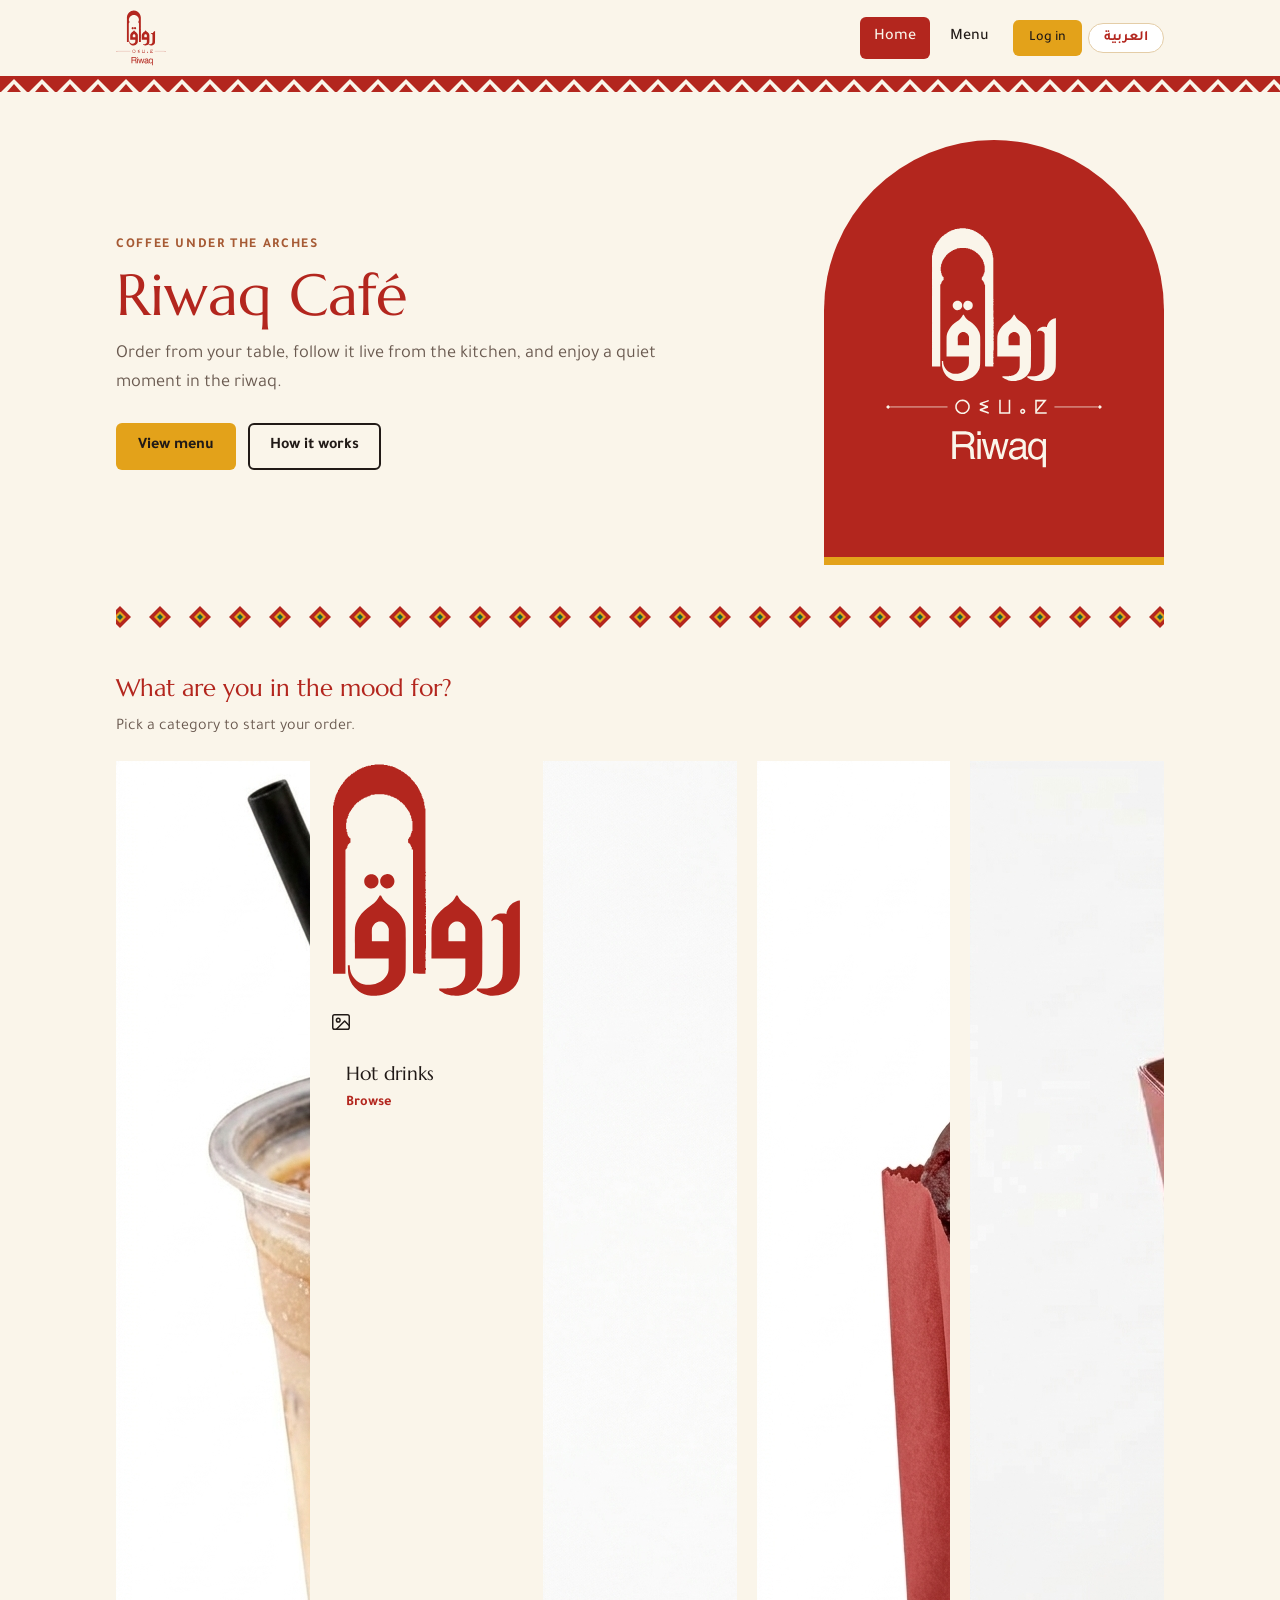
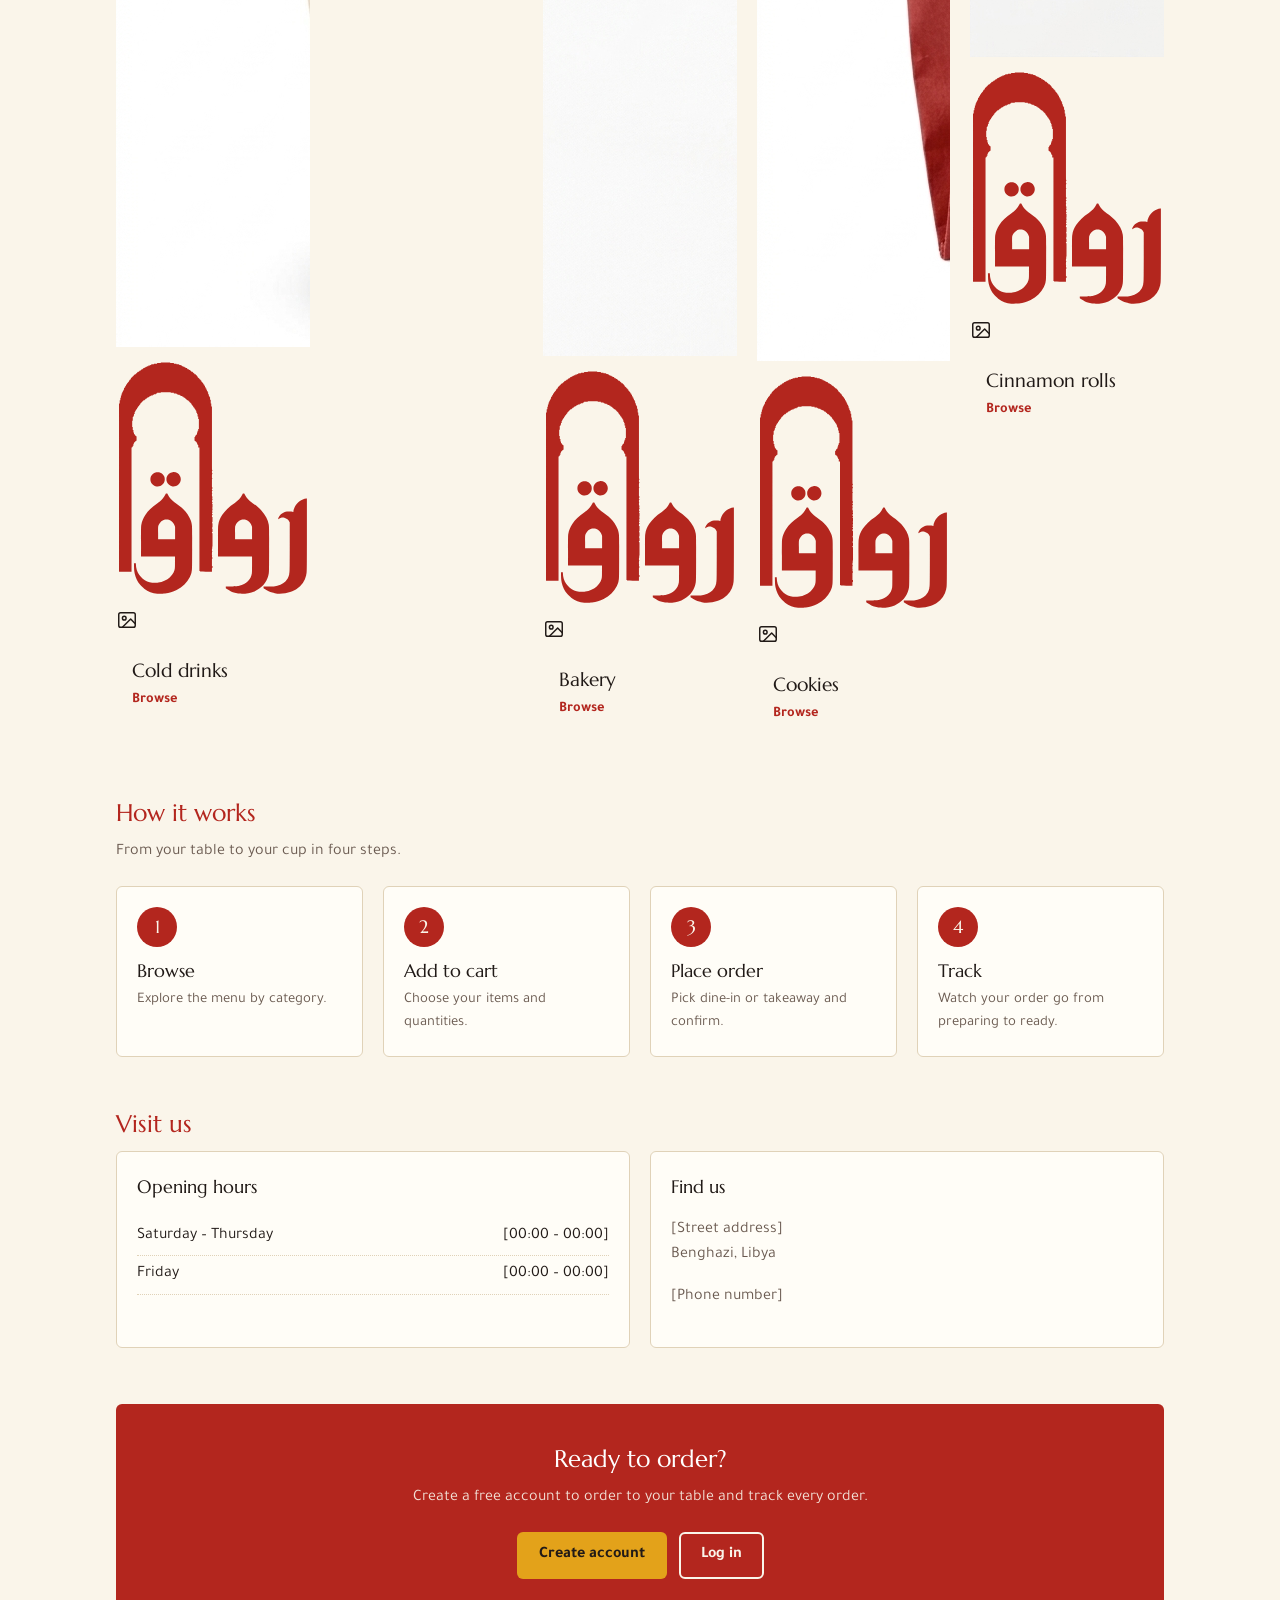
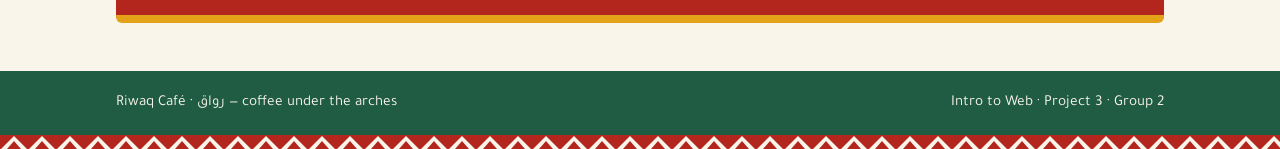
==== commit 7934bc56: "edited home page and js file" ====
--- a/index.html
+++ b/index.html
@@ -4,6 +4,7 @@
   <meta charset="UTF-8">
   <meta name="viewport" content="width=device-width, initial-scale=1.0">
   <title data-i18n="home.title">Riwaq Café | Home</title>
+  <link rel="icon" type="image/svg+xml" href="img/riwaq-logo.svg">
   <link rel="preconnect" href="https://fonts.googleapis.com">
   <link rel="preconnect" href="https://fonts.gstatic.com" crossorigin>
   <link href="https://fonts.googleapis.com/css2?family=Marcellus&family=Tajawal:wght@400;500;700&family=Reem+Kufi:wght@400;700&display=swap" rel="stylesheet">
@@ -32,29 +33,29 @@
 
     <div class="kilim-strip" aria-hidden="true"></div>
 
-    <!-- CATEGORIES -->
+    <!-- CATEGORIES (each card opens that category in the menu) -->
     <section class="home-section">
       <h2 data-i18n="home.catTitle">What are you in the mood for?</h2>
       <p class="sub" data-i18n="home.catSub">Pick a category to start your order.</p>
       <div class="cat-grid">
-        <a href="customer/menu.html" class="card cat-card">
-          <div class="cat-arch c-blue"></div>
+        <a href="customer/menu.html?category=cold" class="cat-card">
+          <div class="cat-photo" data-cat="cold"></div>
           <div class="cat-body"><h3 data-i18n="cat.cold">Cold drinks</h3><span class="cat-link" data-i18n="home.browse">Browse</span></div>
         </a>
-        <a href="customer/menu.html" class="card cat-card">
-          <div class="cat-arch c-red"></div>
+        <a href="customer/menu.html?category=hot" class="cat-card">
+          <div class="cat-photo" data-cat="hot"></div>
           <div class="cat-body"><h3 data-i18n="cat.hot">Hot drinks</h3><span class="cat-link" data-i18n="home.browse">Browse</span></div>
         </a>
-        <a href="customer/menu.html" class="card cat-card">
-          <div class="cat-arch c-clay"></div>
+        <a href="customer/menu.html?category=bakery" class="cat-card">
+          <div class="cat-photo" data-cat="bakery"></div>
           <div class="cat-body"><h3 data-i18n="cat.bakery">Bakery</h3><span class="cat-link" data-i18n="home.browse">Browse</span></div>
         </a>
-        <a href="customer/menu.html" class="card cat-card">
-          <div class="cat-arch c-green"></div>
+        <a href="customer/menu.html?category=cookies" class="cat-card">
+          <div class="cat-photo" data-cat="cookies"></div>
           <div class="cat-body"><h3 data-i18n="cat.cookies">Cookies</h3><span class="cat-link" data-i18n="home.browse">Browse</span></div>
         </a>
-        <a href="customer/menu.html" class="card cat-card">
-          <div class="cat-arch c-ink"></div>
+        <a href="customer/menu.html?category=rolls" class="cat-card">
+          <div class="cat-photo" data-cat="rolls"></div>
           <div class="cat-body"><h3 data-i18n="cat.rolls">Cinnamon rolls</h3><span class="cat-link" data-i18n="home.browse">Browse</span></div>
         </a>
       </div>
@@ -91,7 +92,7 @@
       </div>
     </section>
 
-    <!-- SIGN-UP BANNER (guests only; hidden by js/home.js when logged in) -->
+    <!-- SIGN-UP BANNER (guests only) -->
     <section class="home-cta" id="homeCta">
       <h2 data-i18n="home.ctaTitle">Ready to order?</h2>
       <p data-i18n="home.ctaText">Create a free account to order to your table and track every order.</p>
@@ -106,6 +107,7 @@
   <script src="js/shared/storage.js"></script>
   <script src="js/shared/auth.js"></script>
   <script src="js/shared/layout.js"></script>
+  <script src="js/shared/menu-common.js"></script>
   <script src="js/home.js"></script>
 </body>
 </html>
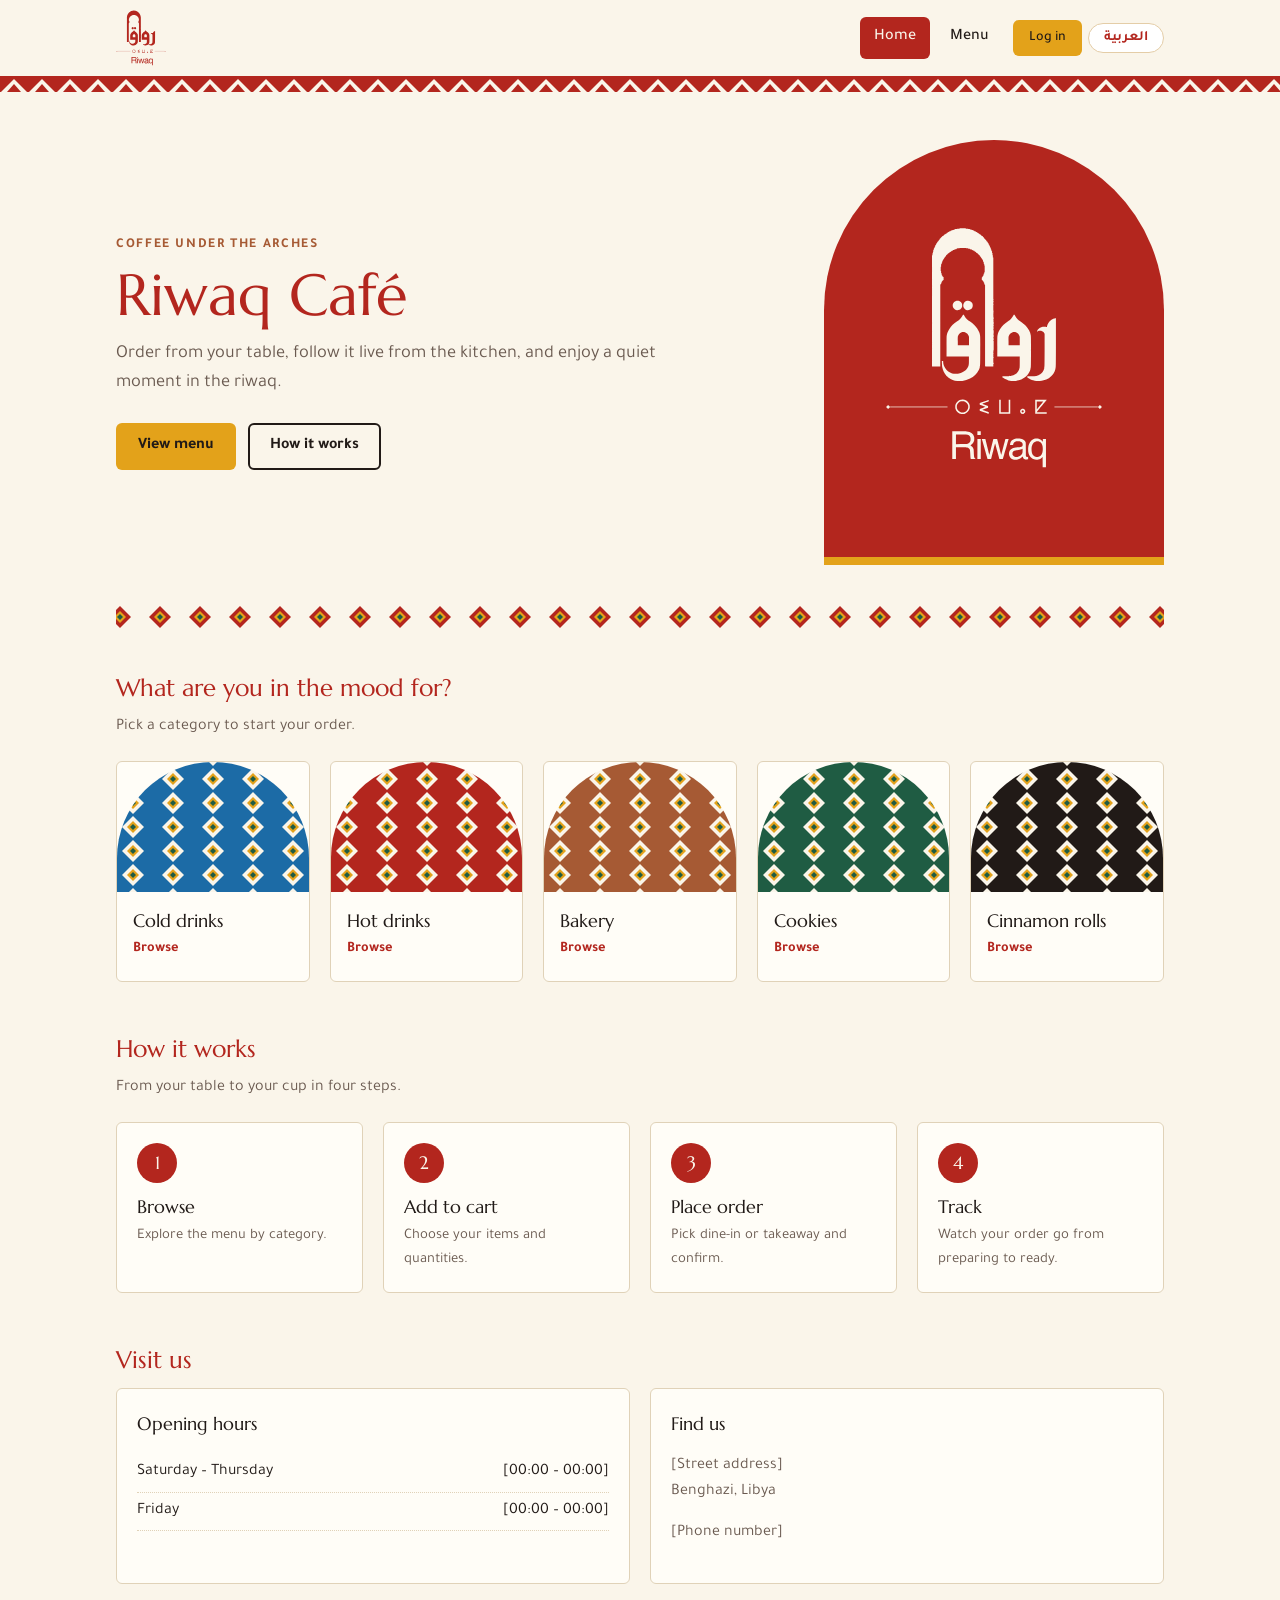
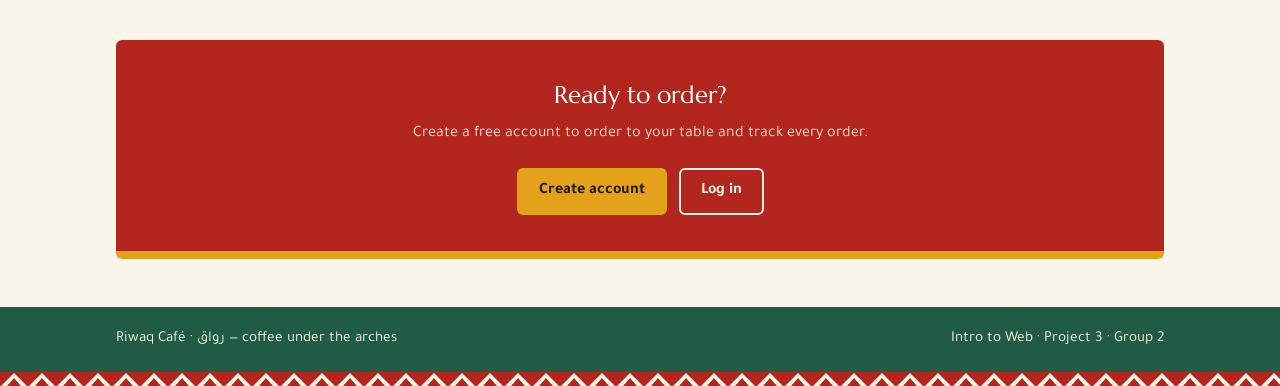
==== commit ba0eef9a: "edited items" ====
--- a/index.html
+++ b/index.html
@@ -4,7 +4,6 @@
   <meta charset="UTF-8">
   <meta name="viewport" content="width=device-width, initial-scale=1.0">
   <title data-i18n="home.title">Riwaq Café | Home</title>
-  <link rel="icon" type="image/svg+xml" href="img/riwaq-logo.svg">
   <link rel="preconnect" href="https://fonts.googleapis.com">
   <link rel="preconnect" href="https://fonts.gstatic.com" crossorigin>
   <link href="https://fonts.googleapis.com/css2?family=Marcellus&family=Tajawal:wght@400;500;700&family=Reem+Kufi:wght@400;700&display=swap" rel="stylesheet">
@@ -33,29 +32,29 @@
 
     <div class="kilim-strip" aria-hidden="true"></div>
 
-    <!-- CATEGORIES (each card opens that category in the menu) -->
+    <!-- CATEGORIES -->
     <section class="home-section">
       <h2 data-i18n="home.catTitle">What are you in the mood for?</h2>
       <p class="sub" data-i18n="home.catSub">Pick a category to start your order.</p>
       <div class="cat-grid">
-        <a href="customer/menu.html?category=cold" class="cat-card">
-          <div class="cat-photo" data-cat="cold"></div>
+        <a href="customer/menu.html" class="card cat-card">
+          <div class="cat-arch c-blue"></div>
           <div class="cat-body"><h3 data-i18n="cat.cold">Cold drinks</h3><span class="cat-link" data-i18n="home.browse">Browse</span></div>
         </a>
-        <a href="customer/menu.html?category=hot" class="cat-card">
-          <div class="cat-photo" data-cat="hot"></div>
+        <a href="customer/menu.html" class="card cat-card">
+          <div class="cat-arch c-red"></div>
           <div class="cat-body"><h3 data-i18n="cat.hot">Hot drinks</h3><span class="cat-link" data-i18n="home.browse">Browse</span></div>
         </a>
-        <a href="customer/menu.html?category=bakery" class="cat-card">
-          <div class="cat-photo" data-cat="bakery"></div>
+        <a href="customer/menu.html" class="card cat-card">
+          <div class="cat-arch c-clay"></div>
           <div class="cat-body"><h3 data-i18n="cat.bakery">Bakery</h3><span class="cat-link" data-i18n="home.browse">Browse</span></div>
         </a>
-        <a href="customer/menu.html?category=cookies" class="cat-card">
-          <div class="cat-photo" data-cat="cookies"></div>
+        <a href="customer/menu.html" class="card cat-card">
+          <div class="cat-arch c-green"></div>
           <div class="cat-body"><h3 data-i18n="cat.cookies">Cookies</h3><span class="cat-link" data-i18n="home.browse">Browse</span></div>
         </a>
-        <a href="customer/menu.html?category=rolls" class="cat-card">
-          <div class="cat-photo" data-cat="rolls"></div>
+        <a href="customer/menu.html" class="card cat-card">
+          <div class="cat-arch c-ink"></div>
           <div class="cat-body"><h3 data-i18n="cat.rolls">Cinnamon rolls</h3><span class="cat-link" data-i18n="home.browse">Browse</span></div>
         </a>
       </div>
@@ -92,7 +91,7 @@
       </div>
     </section>
 
-    <!-- SIGN-UP BANNER (guests only) -->
+    <!-- SIGN-UP BANNER (guests only; hidden by js/home.js when logged in) -->
     <section class="home-cta" id="homeCta">
       <h2 data-i18n="home.ctaTitle">Ready to order?</h2>
       <p data-i18n="home.ctaText">Create a free account to order to your table and track every order.</p>
@@ -107,7 +106,6 @@
   <script src="js/shared/storage.js"></script>
   <script src="js/shared/auth.js"></script>
   <script src="js/shared/layout.js"></script>
-  <script src="js/shared/menu-common.js"></script>
   <script src="js/home.js"></script>
 </body>
 </html>
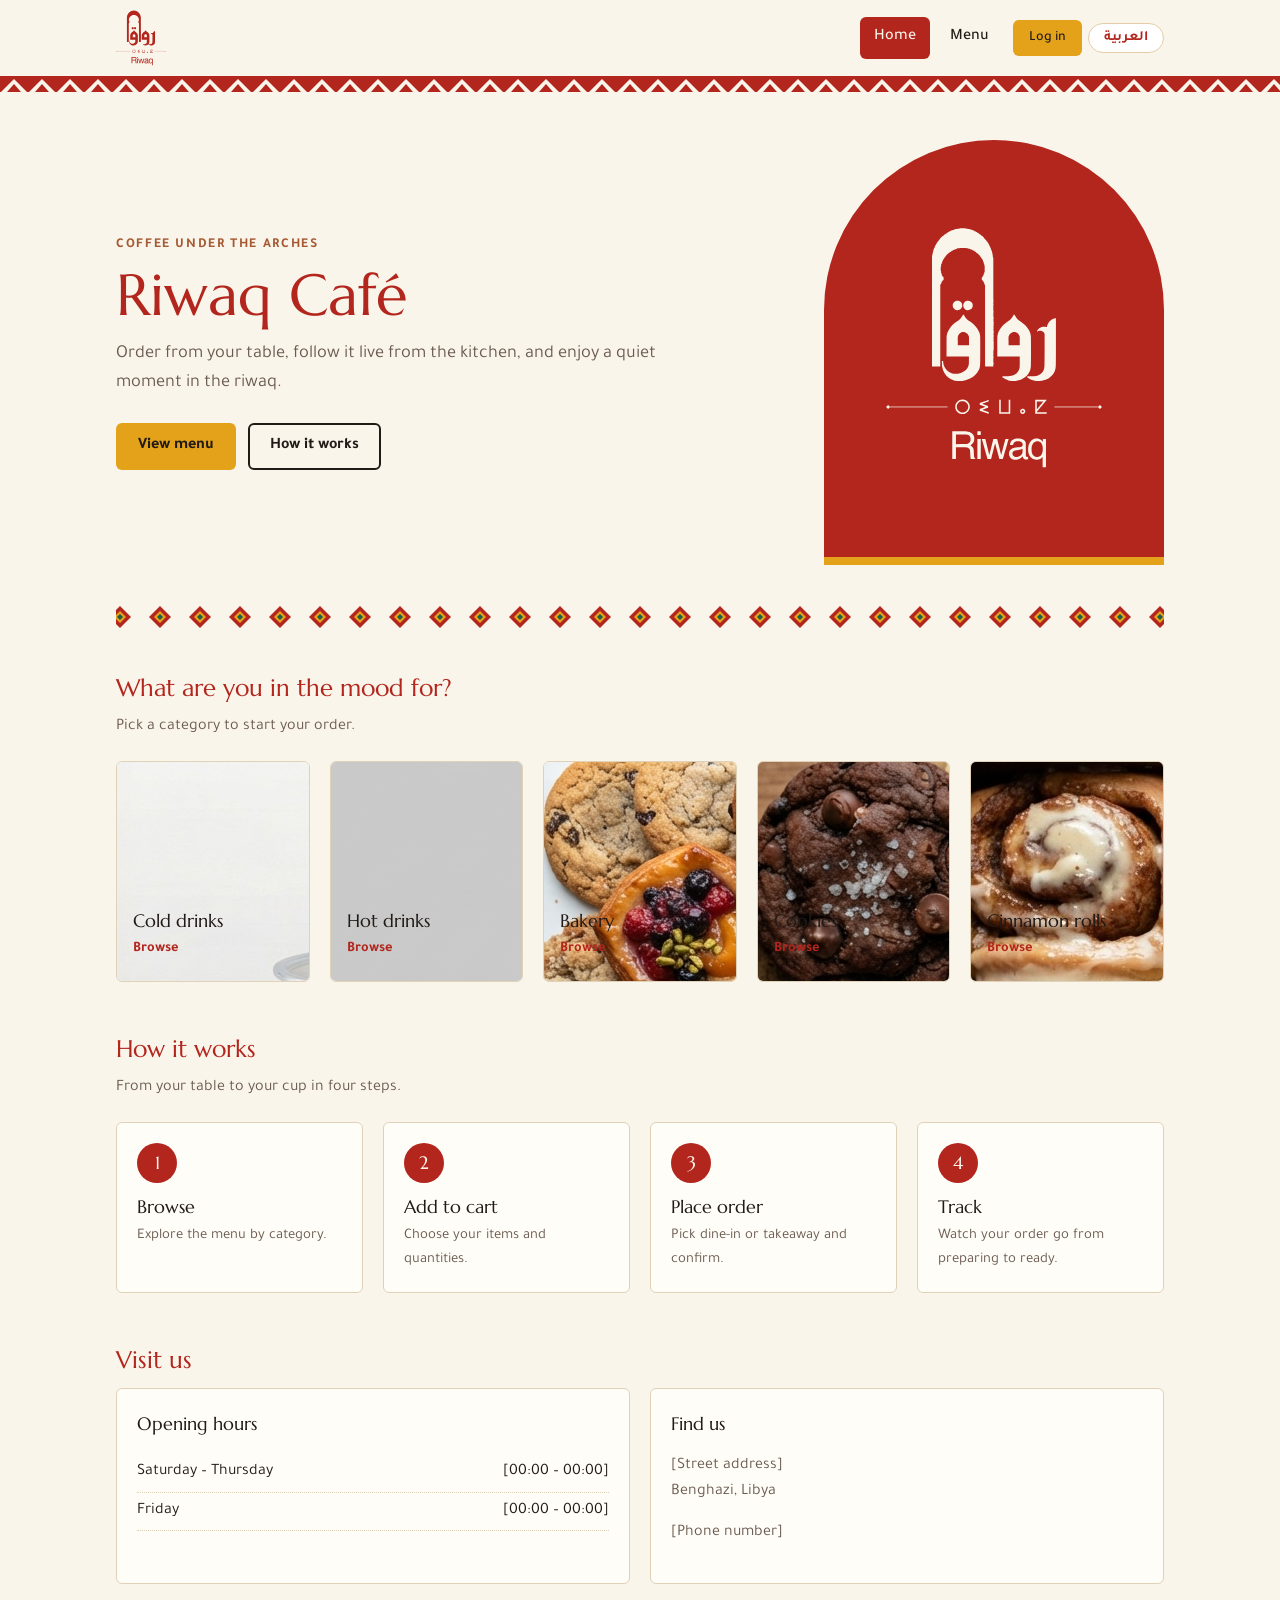
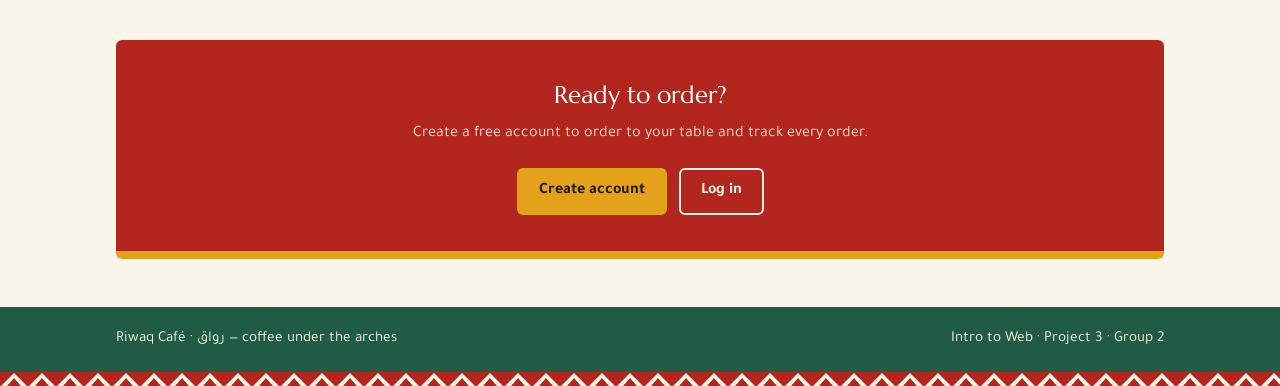
==== commit 0ce5916e: "embedded the pictures in home page as arch shaped banners" ====
--- a/index.html
+++ b/index.html
@@ -38,23 +38,23 @@
       <p class="sub" data-i18n="home.catSub">Pick a category to start your order.</p>
       <div class="cat-grid">
         <a href="customer/menu.html" class="card cat-card">
-          <div class="cat-arch c-blue"></div>
+          <div class="cat-arch c-blue"><img src="img/Home%20photo/Cold%20drink.jpg" alt=""></div>
           <div class="cat-body"><h3 data-i18n="cat.cold">Cold drinks</h3><span class="cat-link" data-i18n="home.browse">Browse</span></div>
         </a>
         <a href="customer/menu.html" class="card cat-card">
-          <div class="cat-arch c-red"></div>
+          <div class="cat-arch c-red"><img src="img/Home%20photo/Hot%20drink.jpg" alt=""></div>
           <div class="cat-body"><h3 data-i18n="cat.hot">Hot drinks</h3><span class="cat-link" data-i18n="home.browse">Browse</span></div>
         </a>
         <a href="customer/menu.html" class="card cat-card">
-          <div class="cat-arch c-clay"></div>
+          <div class="cat-arch c-clay"><img src="img/Home%20photo/Bakery.jpg" alt=""></div>
           <div class="cat-body"><h3 data-i18n="cat.bakery">Bakery</h3><span class="cat-link" data-i18n="home.browse">Browse</span></div>
         </a>
         <a href="customer/menu.html" class="card cat-card">
-          <div class="cat-arch c-green"></div>
+          <div class="cat-arch c-green"><img src="img/Home%20photo/Cookies.jpg" alt=""></div>
           <div class="cat-body"><h3 data-i18n="cat.cookies">Cookies</h3><span class="cat-link" data-i18n="home.browse">Browse</span></div>
         </a>
         <a href="customer/menu.html" class="card cat-card">
-          <div class="cat-arch c-ink"></div>
+          <div class="cat-arch c-ink"><img src="img/Home%20photo/Cinnamon.jpg" alt=""></div>
           <div class="cat-body"><h3 data-i18n="cat.rolls">Cinnamon rolls</h3><span class="cat-link" data-i18n="home.browse">Browse</span></div>
         </a>
       </div>
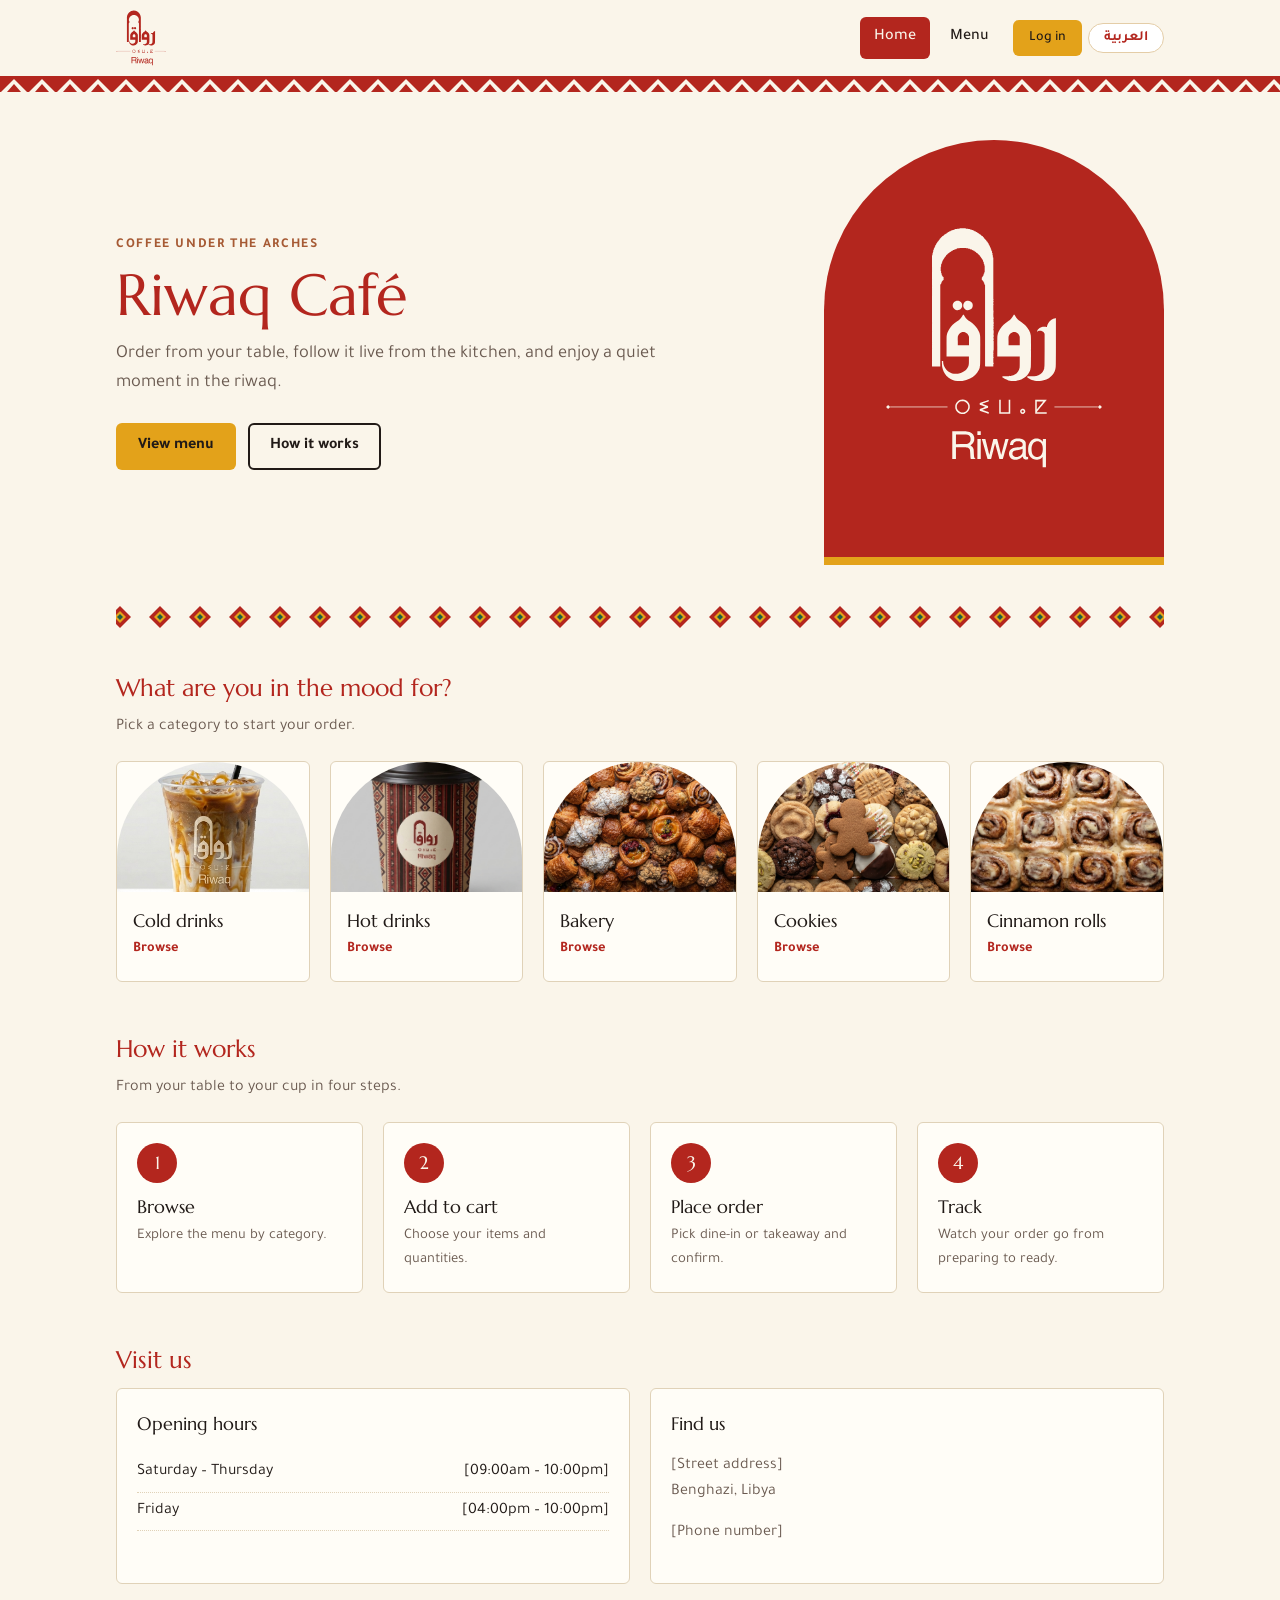
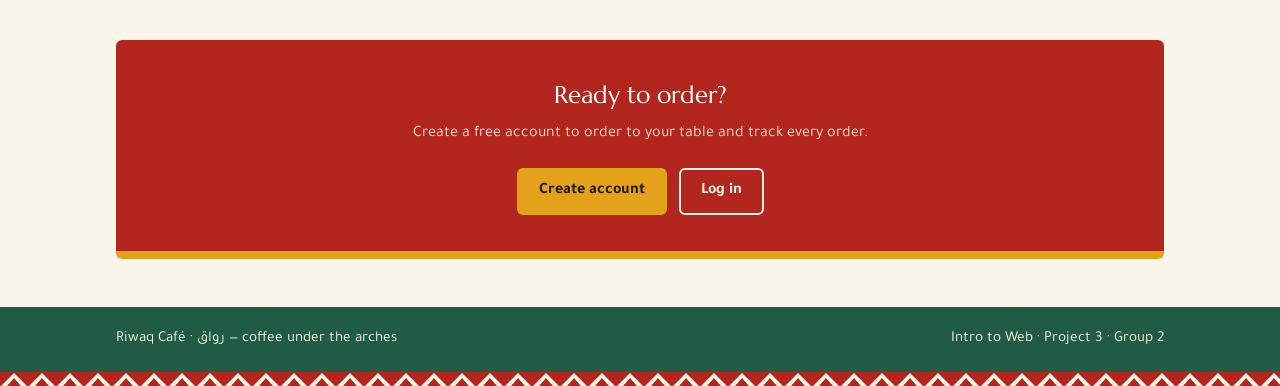
==== commit 103d021c: "edited categories direction" ====
--- a/index.html
+++ b/index.html
@@ -37,23 +37,23 @@
       <h2 data-i18n="home.catTitle">What are you in the mood for?</h2>
       <p class="sub" data-i18n="home.catSub">Pick a category to start your order.</p>
       <div class="cat-grid">
-        <a href="customer/menu.html" class="card cat-card">
+        <a href="customer/menu.html?cat=cold" class="card cat-card">
           <div class="cat-arch c-blue"><img src="img/Home%20photo/Cold%20drink.jpg" alt=""></div>
           <div class="cat-body"><h3 data-i18n="cat.cold">Cold drinks</h3><span class="cat-link" data-i18n="home.browse">Browse</span></div>
         </a>
-        <a href="customer/menu.html" class="card cat-card">
+        <a href="customer/menu.html?cat=hot" class="card cat-card">
           <div class="cat-arch c-red"><img src="img/Home%20photo/Hot%20drink.jpg" alt=""></div>
           <div class="cat-body"><h3 data-i18n="cat.hot">Hot drinks</h3><span class="cat-link" data-i18n="home.browse">Browse</span></div>
         </a>
-        <a href="customer/menu.html" class="card cat-card">
+        <a href="customer/menu.html?cat=bakery" class="card cat-card">
           <div class="cat-arch c-clay"><img src="img/Home%20photo/Bakery.jpg" alt=""></div>
           <div class="cat-body"><h3 data-i18n="cat.bakery">Bakery</h3><span class="cat-link" data-i18n="home.browse">Browse</span></div>
         </a>
-        <a href="customer/menu.html" class="card cat-card">
+        <a href="customer/menu.html?cat=cookies" class="card cat-card">
           <div class="cat-arch c-green"><img src="img/Home%20photo/Cookies.jpg" alt=""></div>
           <div class="cat-body"><h3 data-i18n="cat.cookies">Cookies</h3><span class="cat-link" data-i18n="home.browse">Browse</span></div>
         </a>
-        <a href="customer/menu.html" class="card cat-card">
+        <a href="customer/menu.html?cat=rolls" class="card cat-card">
           <div class="cat-arch c-ink"><img src="img/Home%20photo/Cinnamon.jpg" alt=""></div>
           <div class="cat-body"><h3 data-i18n="cat.rolls">Cinnamon rolls</h3><span class="cat-link" data-i18n="home.browse">Browse</span></div>
         </a>
@@ -79,8 +79,8 @@
         <div class="card">
           <h3 data-i18n="home.hoursTitle">Opening hours</h3>
           <ul class="hours">
-            <li><span data-i18n="home.daysA">Saturday – Thursday</span><span dir="ltr">[00:00 – 00:00]</span></li>
-            <li><span data-i18n="home.daysB">Friday</span><span dir="ltr">[00:00 – 00:00]</span></li>
+            <li><span data-i18n="home.daysA">Saturday – Thursday</span><span dir="ltr">[09:00am – 10:00pm]</span></li>
+            <li><span data-i18n="home.daysB">Friday</span><span dir="ltr">[04:00pm – 10:00pm]</span></li>
           </ul>
         </div>
         <div class="card">
--- a/css/style.css
+++ b/css/style.css
@@ -588,6 +588,11 @@
 .cat-arch.c-blue  { background-color: var(--blue); }
 .cat-arch.c-clay  { background-color: var(--clay); }
 .cat-arch.c-ink   { background-color: var(--ink); }
+
+/* Category photos: fill the arch and keep its rounded top */
+.cat-arch { overflow: hidden; }
+.cat-arch img { width: 100%; height: 100%; object-fit: cover; display: block; }
+
 .cat-body { padding: 14px 16px 18px; }
 .cat-body h3 { margin-bottom: 2px; }
 .cat-link { color: var(--red); font-weight: 700; font-size: .9rem; }
@@ -624,3 +629,156 @@
 @media (max-width: 600px) {
   .steps, .visit-grid { grid-template-columns: 1fr; }
 }
+
+
+/* ============================================================
+   PART D — Module M2 (Shora): kitchen queue, menu-admin, inventory
+   ============================================================ */
+.kitchen-toolbar {
+  display: flex;
+  justify-content: space-between;
+  align-items: center;
+  gap: 12px;
+  flex-wrap: wrap;
+  margin-bottom: 1.25rem;
+}
+.kitchen-filters,
+.kitchen-stats {
+  display: flex;
+  gap: 8px;
+  flex-wrap: wrap;
+  align-items: center;
+}
+.kitchen-grid {
+  display: grid;
+  grid-template-columns: repeat(auto-fill, minmax(280px, 1fr));
+  gap: 1rem;
+}
+.kitchen-card {
+  display: flex;
+  flex-direction: column;
+  justify-content: space-between;
+  gap: 12px;
+}
+.kitchen-card-head {
+  display: flex;
+  justify-content: space-between;
+  align-items: flex-start;
+  gap: 10px;
+}
+.kitchen-meta {
+  font-size: 0.88rem;
+}
+.kitchen-items {
+  list-style: none;
+  margin: 0;
+  padding: 10px 0;
+  border-top: 1px solid var(--line);
+  border-bottom: 1px solid var(--line);
+}
+.kitchen-items li {
+  padding: 3px 0;
+}
+.kitchen-card-foot {
+  display: flex;
+  justify-content: flex-end;
+  align-items: center;
+}
+
+/* ---------- M2 Menu Admin (Shora) ---------- */
+.menu-toolbar {
+  margin-bottom: 1.25rem;
+}
+.menu-item-cell {
+  display: flex;
+  align-items: center;
+  gap: 10px;
+}
+.menu-thumb {
+  width: 44px;
+  height: 44px;
+  object-fit: cover;
+  border-radius: var(--radius-ui);
+  border: 1px solid var(--line);
+  flex-shrink: 0;
+}
+.menu-thumb-empty {
+  display: inline-flex;
+  align-items: center;
+  justify-content: center;
+  background: var(--lime);
+}
+.menu-preview-box {
+  display: flex;
+  align-items: center;
+  justify-content: center;
+  min-height: 110px;
+  margin-bottom: 1rem;
+  padding: 10px;
+  border: 1px dashed var(--sand);
+  border-radius: var(--radius-ui);
+  background: var(--white);
+}
+.menu-preview-box img {
+  max-height: 120px;
+  max-width: 100%;
+  object-fit: cover;
+  border-radius: var(--radius-ui);
+}
+
+/* ---------- M2 Modal fit  ---------- */
+#menuModalBackdrop {
+  align-items: flex-start;
+  overflow-y: auto;
+  padding: 1.5rem 1rem;
+}
+
+#menuModalBackdrop .modal {
+  max-height: calc(100vh - 3rem);
+  display: flex;
+  flex-direction: column;
+  margin: auto;
+}
+
+#menuModalBackdrop .modal-body {
+  overflow-y: auto;
+  padding: 1.15rem 1.4rem;
+}
+
+#menuModalBackdrop .modal-body h2 {
+  font-size: 1.35rem;
+  margin-bottom: 0.9rem;
+}
+
+#menuModalBackdrop .field {
+  margin-bottom: 0.7rem;
+}
+
+#menuModalBackdrop .field input,
+#menuModalBackdrop .field select {
+  padding: 0.5rem 0.75rem;
+}
+
+#menuModalBackdrop .menu-preview-box {
+  min-height: 76px;
+  margin-bottom: 0.75rem;
+  padding: 6px;
+}
+
+#menuModalBackdrop .menu-preview-box img {
+  max-height: 84px;
+}
+
+
+.modal-backdrop { display: none; }
+.modal-backdrop.open { display: flex; }
+.card { overflow-x: auto; }
+.data { width: 100%; border-collapse: collapse; }
+
+.modal {
+  padding: 0 28px 28px;
+}
+
+.modal .kilim-strip {
+  margin: 0 -28px 20px;
+}
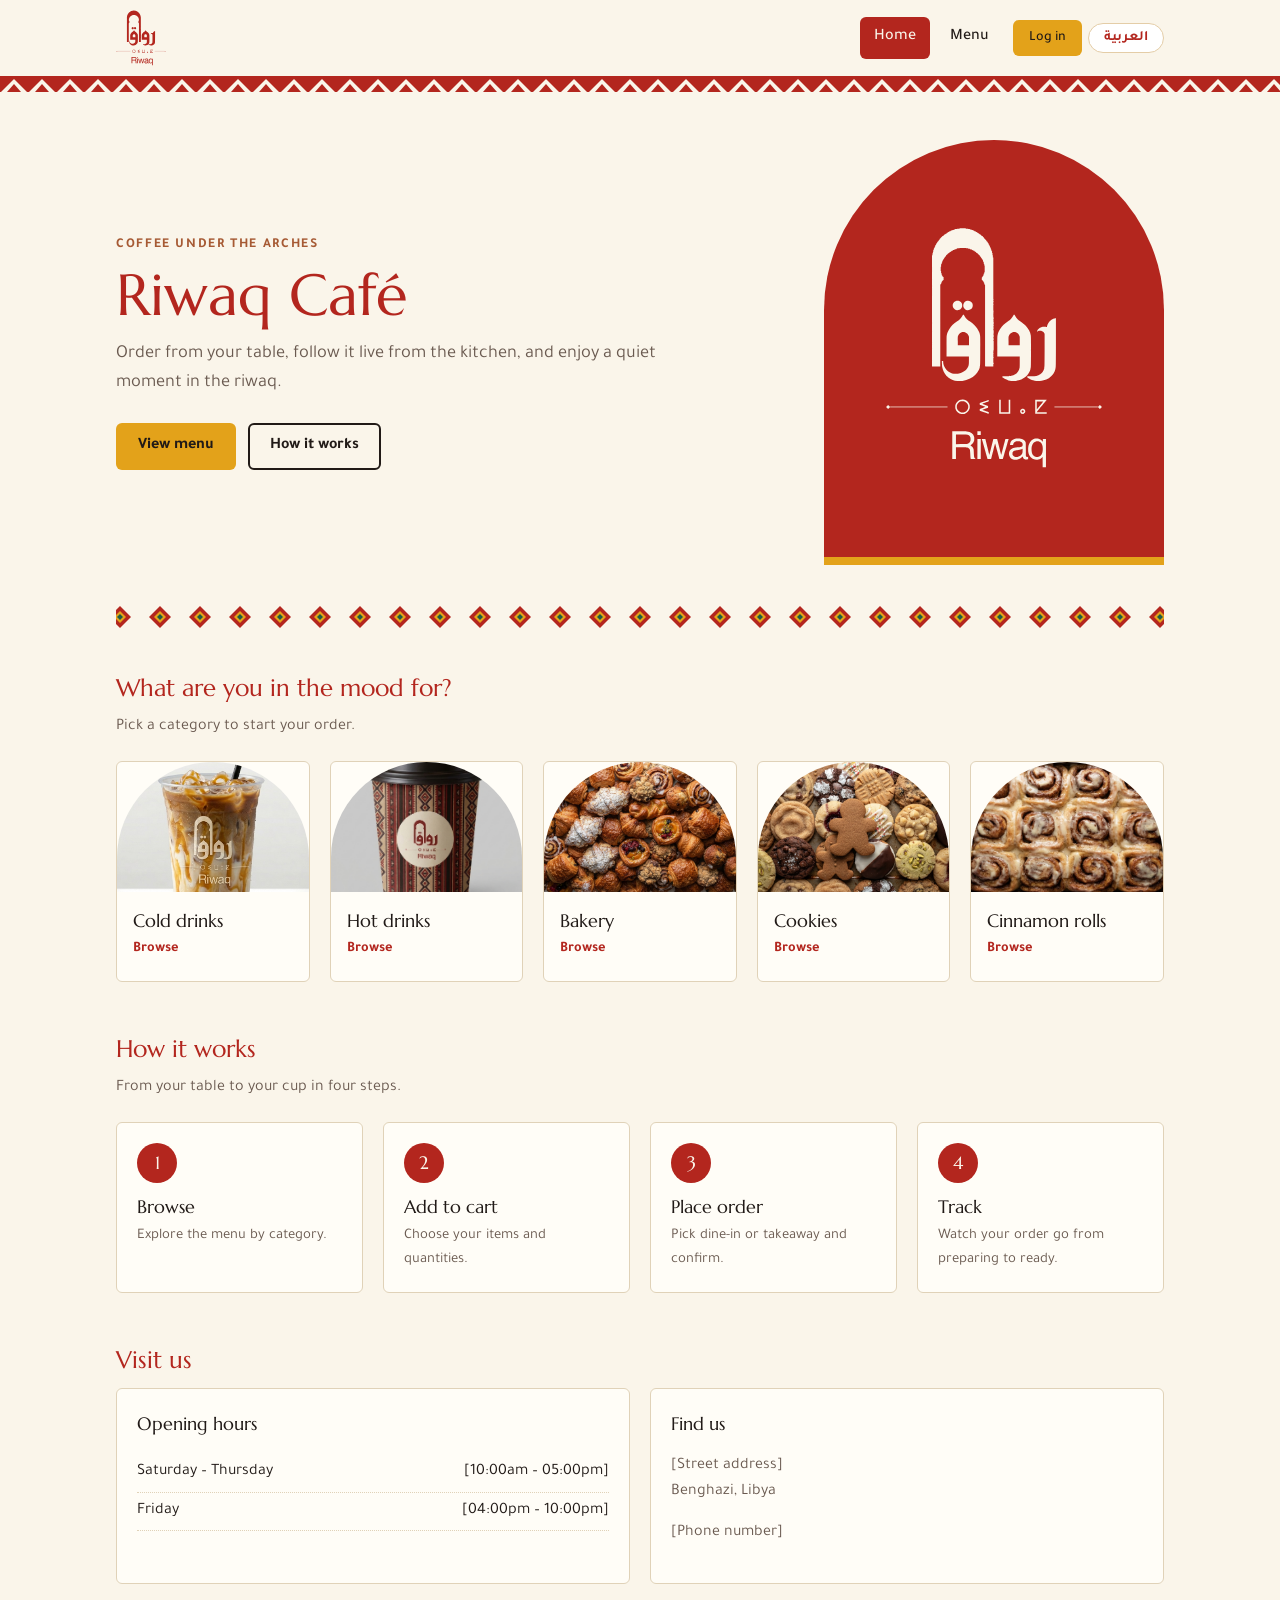
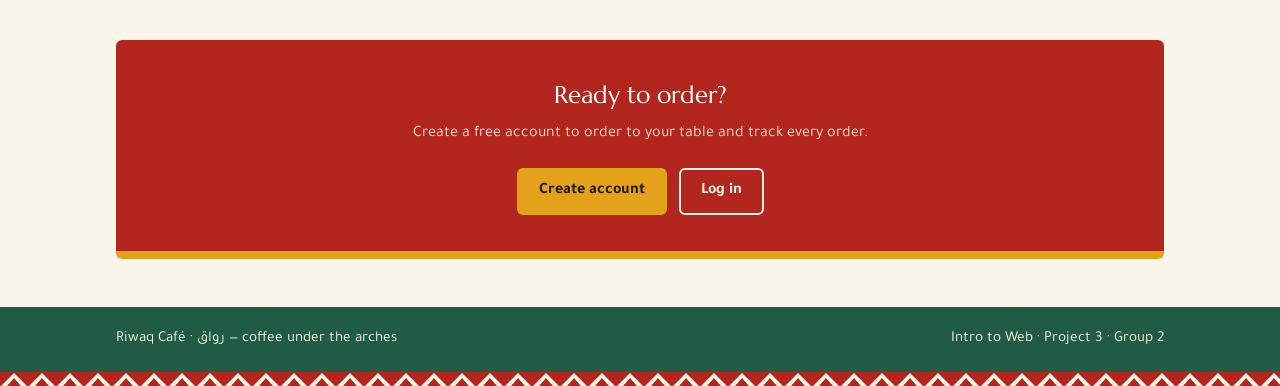
==== commit aa8aca8a: "edited time of opeing" ====
--- a/index.html
+++ b/index.html
@@ -79,7 +79,7 @@
         <div class="card">
           <h3 data-i18n="home.hoursTitle">Opening hours</h3>
           <ul class="hours">
-            <li><span data-i18n="home.daysA">Saturday – Thursday</span><span dir="ltr">[09:00am – 10:00pm]</span></li>
+            <li><span data-i18n="home.daysA">Saturday – Thursday</span><span dir="ltr">[10:00am – 05:00pm]</span></li>
             <li><span data-i18n="home.daysB">Friday</span><span dir="ltr">[04:00pm – 10:00pm]</span></li>
           </ul>
         </div>
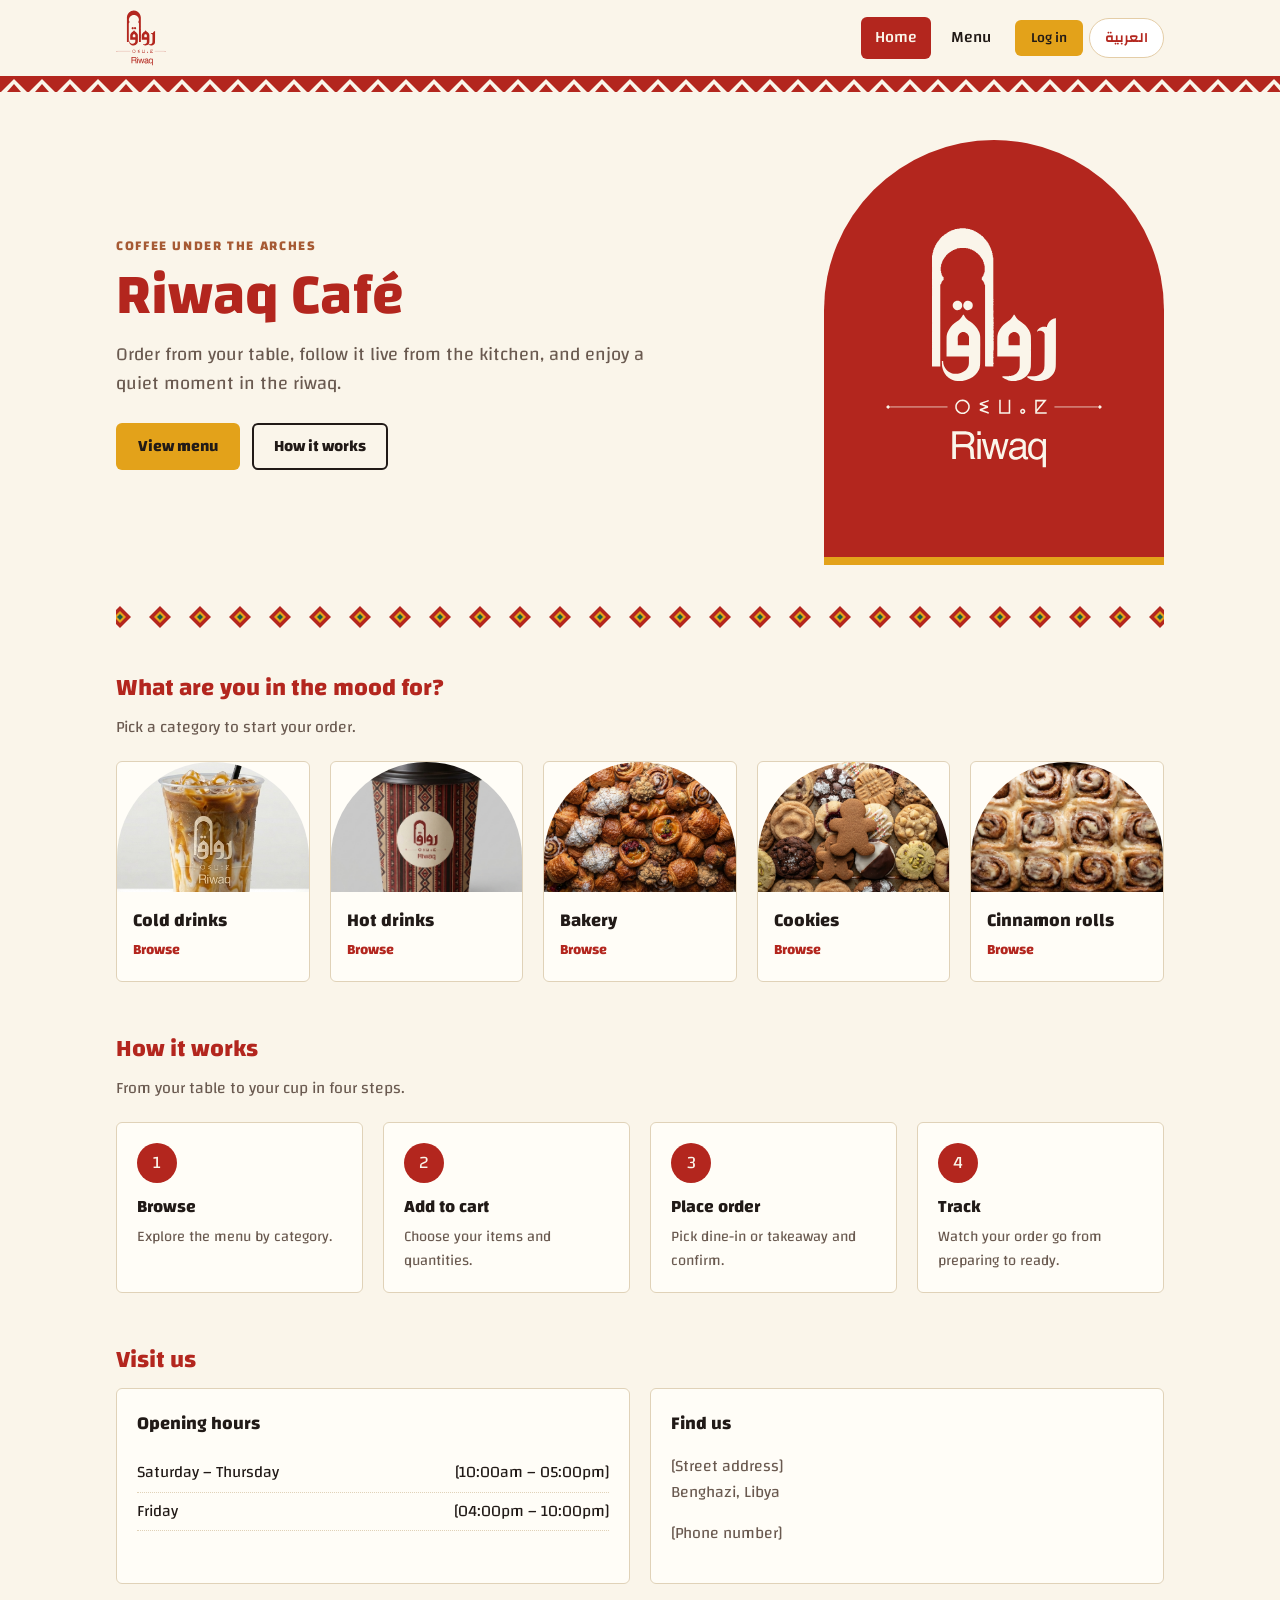
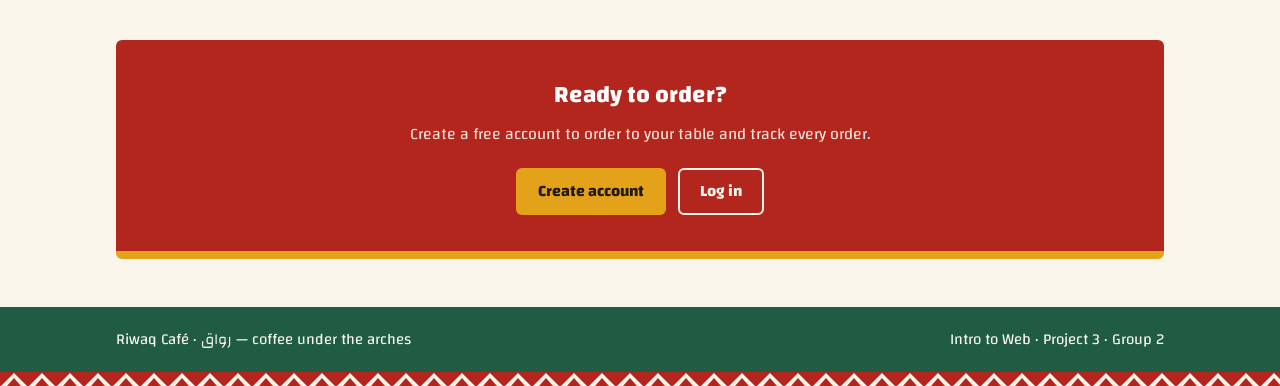
==== commit 75e2a1e1: "Update fonts link in home, login and register" ====
--- a/index.html
+++ b/index.html
@@ -6,7 +6,7 @@
   <title data-i18n="home.title">Riwaq Café | Home</title>
   <link rel="preconnect" href="https://fonts.googleapis.com">
   <link rel="preconnect" href="https://fonts.gstatic.com" crossorigin>
-  <link href="https://fonts.googleapis.com/css2?family=Marcellus&family=Tajawal:wght@400;500;700&family=Reem+Kufi:wght@400;700&display=swap" rel="stylesheet">
+  <link href="https://fonts.googleapis.com/css2?family=Changa:wght@400;500;600;700&family=Kufam:wght@400;500;600;700;800&family=Noto+Sans+Tifinagh&display=swap" rel="stylesheet">
   <link rel="stylesheet" href="css/style.css">
   <script src="js/shared/i18n.js"></script>
 </head>
--- a/css/style.css
+++ b/css/style.css
@@ -26,8 +26,10 @@
   --card:    #FFFDF7;   /* card background */
 
   /* Type */
-  --font-head: "Marcellus", Georgia, serif;
-  --font-body: "Tajawal", system-ui, sans-serif;
+  /* Fonts — one choice for the whole site (team decision):
+     English: Changa (headings + text). Arabic: Kufam (headings + text). */
+  --font-head: "Changa", "Tajawal", sans-serif;
+  --font-body: "Changa", "Tajawal", system-ui, sans-serif;
 
   /* Shape */
   --radius-arch: 999px 999px 0 0;  /* arched top for images/cards */
@@ -39,8 +41,8 @@
   --shadow:   0 1px 2px rgba(33, 26, 23, .06), 0 6px 18px rgba(33, 26, 23, .06);
 
   /* Arabic fonts (used when the page is switched to Arabic) */
-  --font-ar-head:  "Reem Kufi", "Noto Kufi Arabic", sans-serif;
-  --font-ar-body:  "Tajawal", "Noto Kufi Arabic", sans-serif;
+  --font-ar-head:  "Kufam", sans-serif;
+  --font-ar-body:  "Kufam", sans-serif;
   --font-tifinagh: "Noto Sans Tifinagh", sans-serif;
 
   /* Patterns: Ghadames roofline + kilim diamond (Visual Identity, page 7) */
@@ -60,7 +62,7 @@
   line-height: 1.6;
 }
 
-h1, h2, h3 { font-family: var(--font-head); font-weight: 400; margin: 0 0 8px; }
+h1, h2, h3 { font-family: var(--font-head); font-weight: 700; margin: 0 0 8px; }   /* bold headings */
 h1 { font-size: 2rem; }
 h2 { font-size: 1.5rem; }
 a  { color: var(--blue); }
@@ -389,6 +391,9 @@
    ========================================================= */
 /* Swap the text font for Arabic: every rule that uses var(--font-body) follows. */
 :root[dir="rtl"] { --font-body: var(--font-ar-body); }
+/* Kufam is wide, so Arabic text is a little smaller: 15px instead of 16px */
+html[dir="rtl"] { font-size: 93.75%; }
+html[dir="rtl"] body { font-size: 15px; }
 [dir="rtl"] h1, [dir="rtl"] h2, [dir="rtl"] h3 { font-family: var(--font-ar-head); font-weight: 700; }
 [dir="rtl"] .kpi .value { font-family: var(--font-ar-body); font-weight: 700; font-size: 1.75rem; }
 [dir="rtl"] h1 { line-height: 1.5; }
